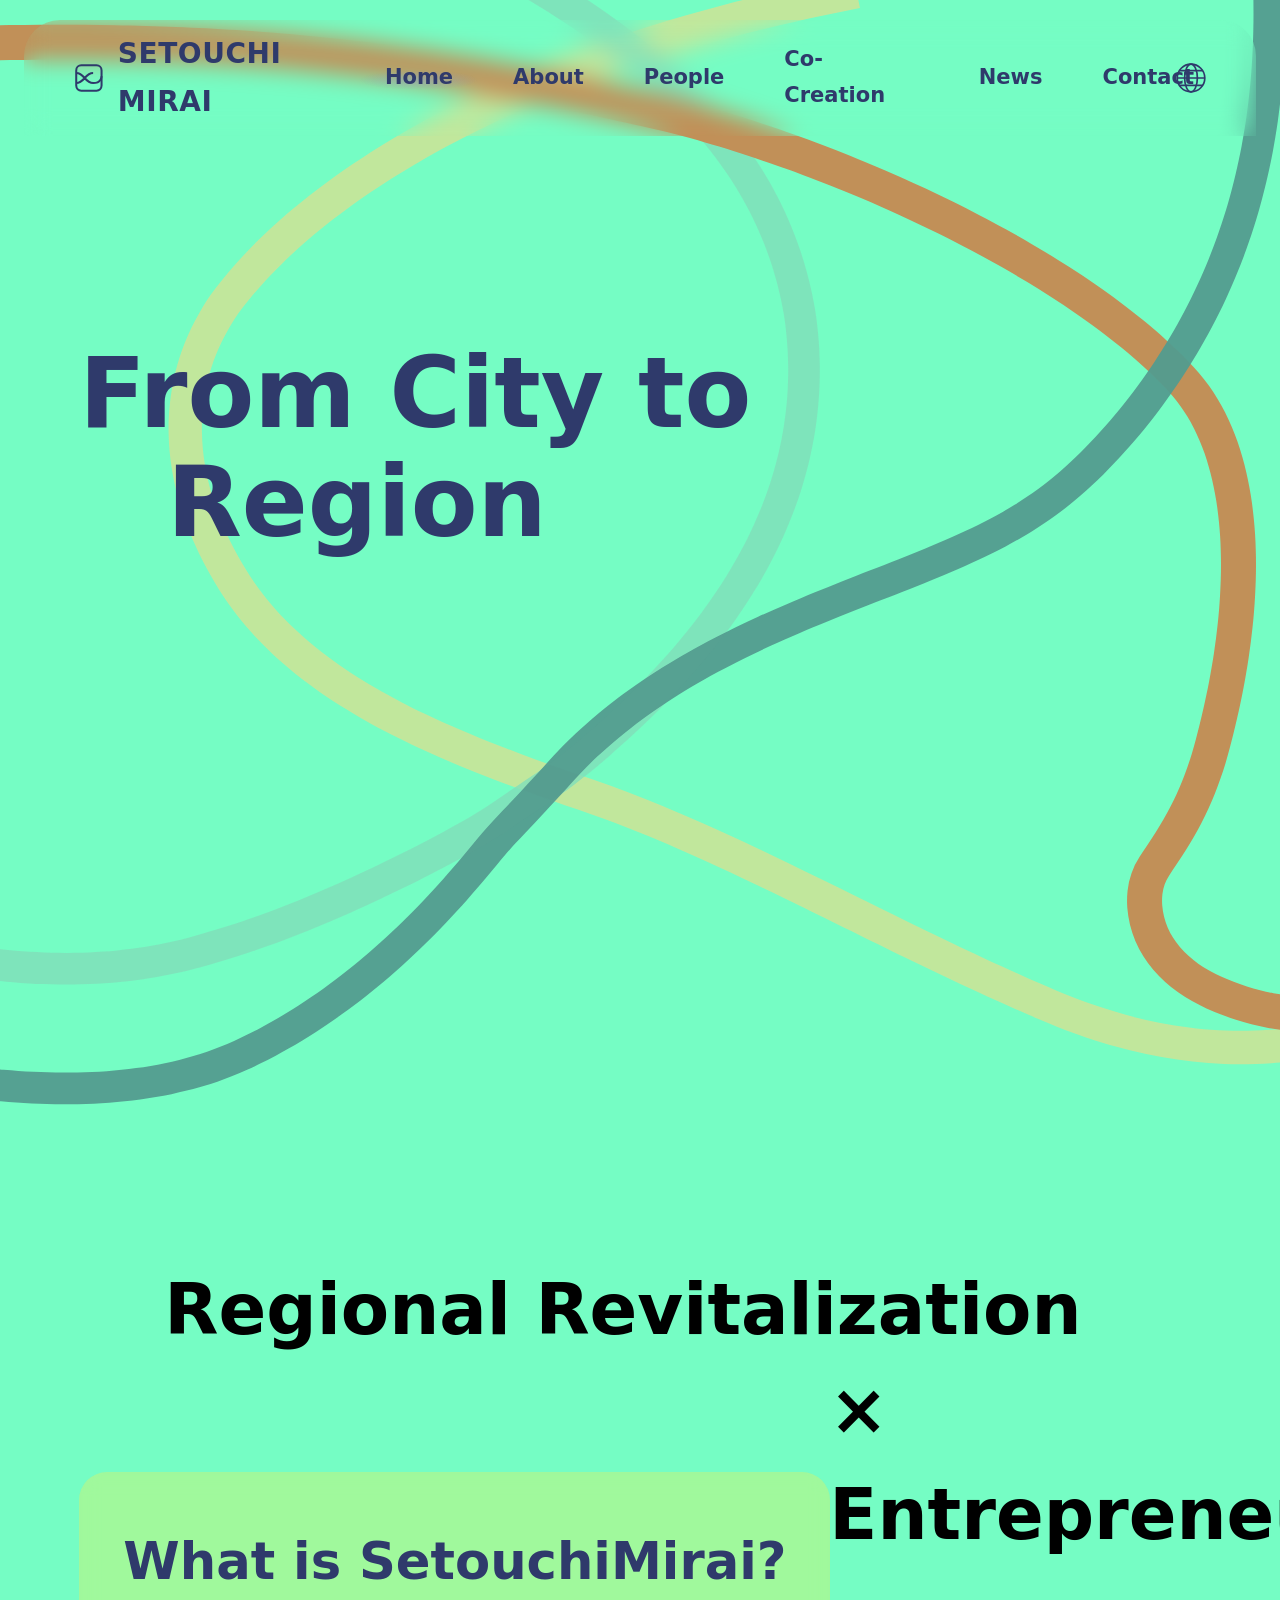
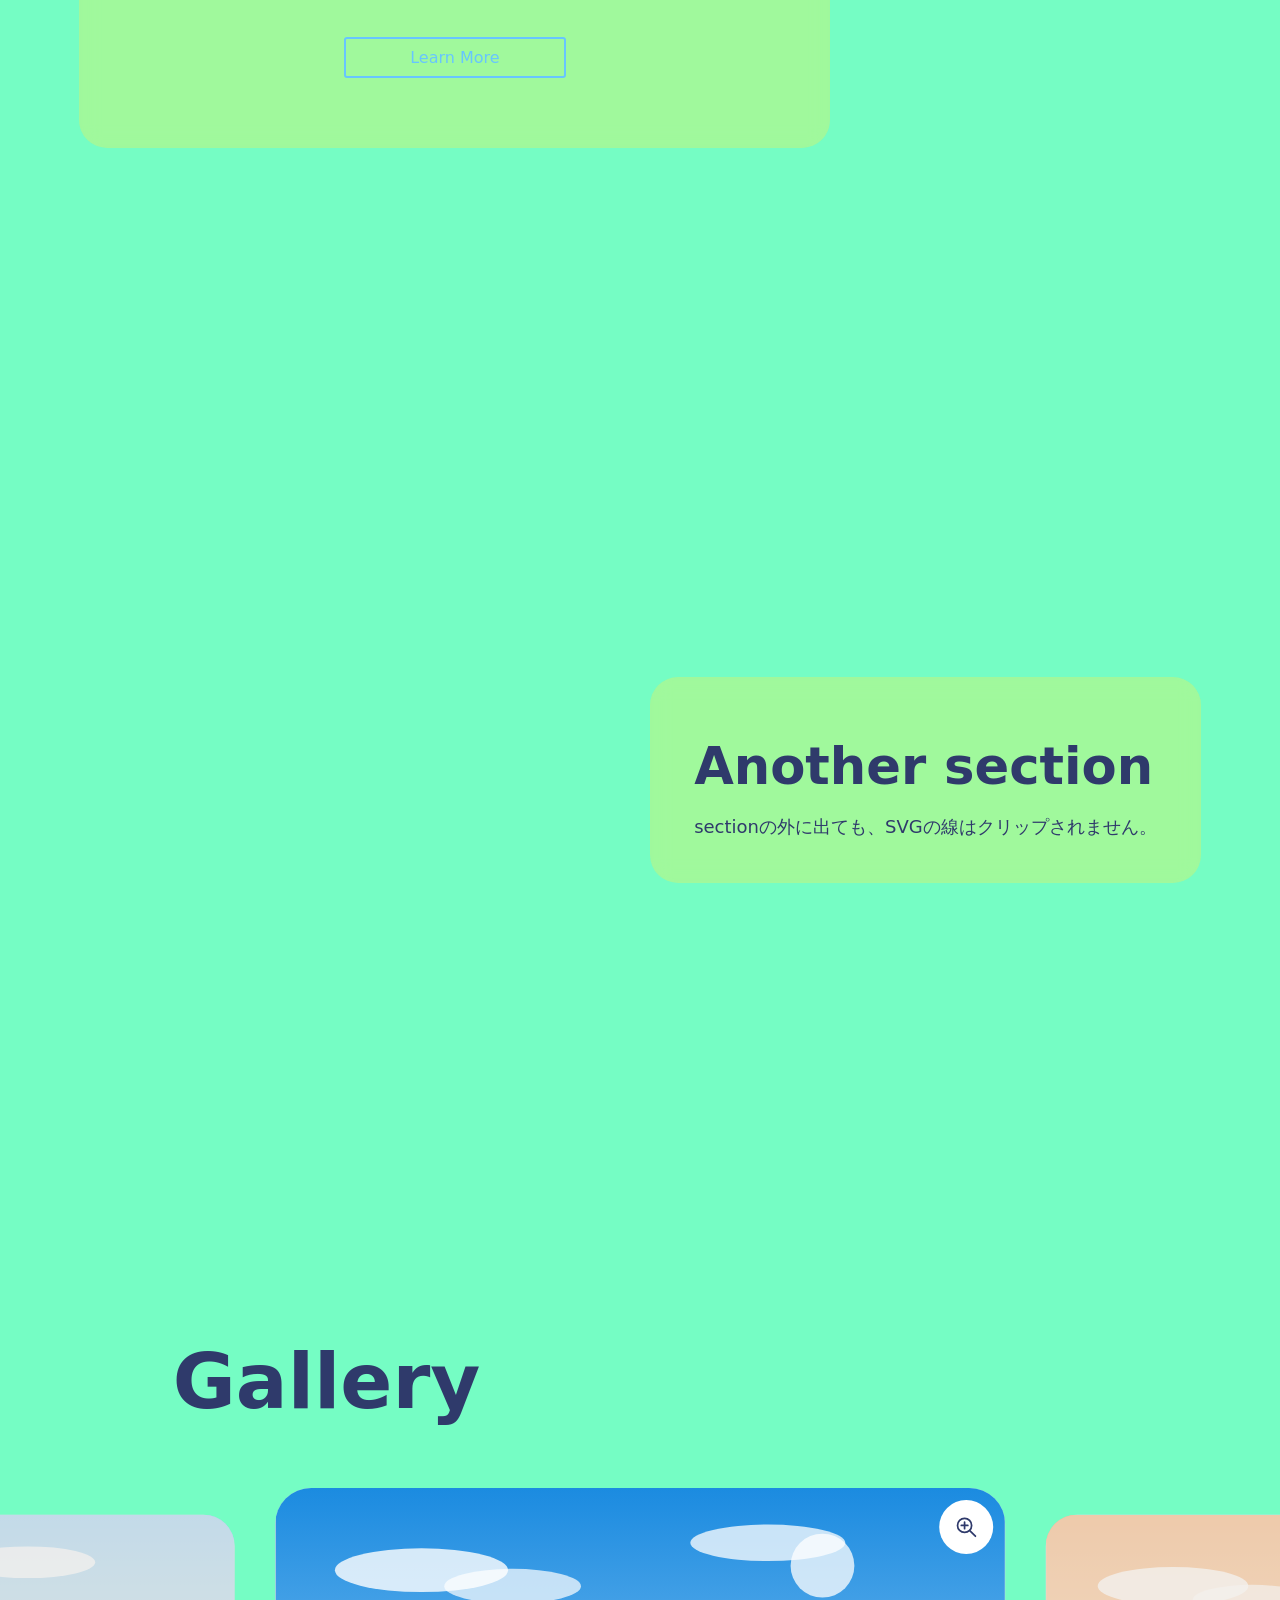
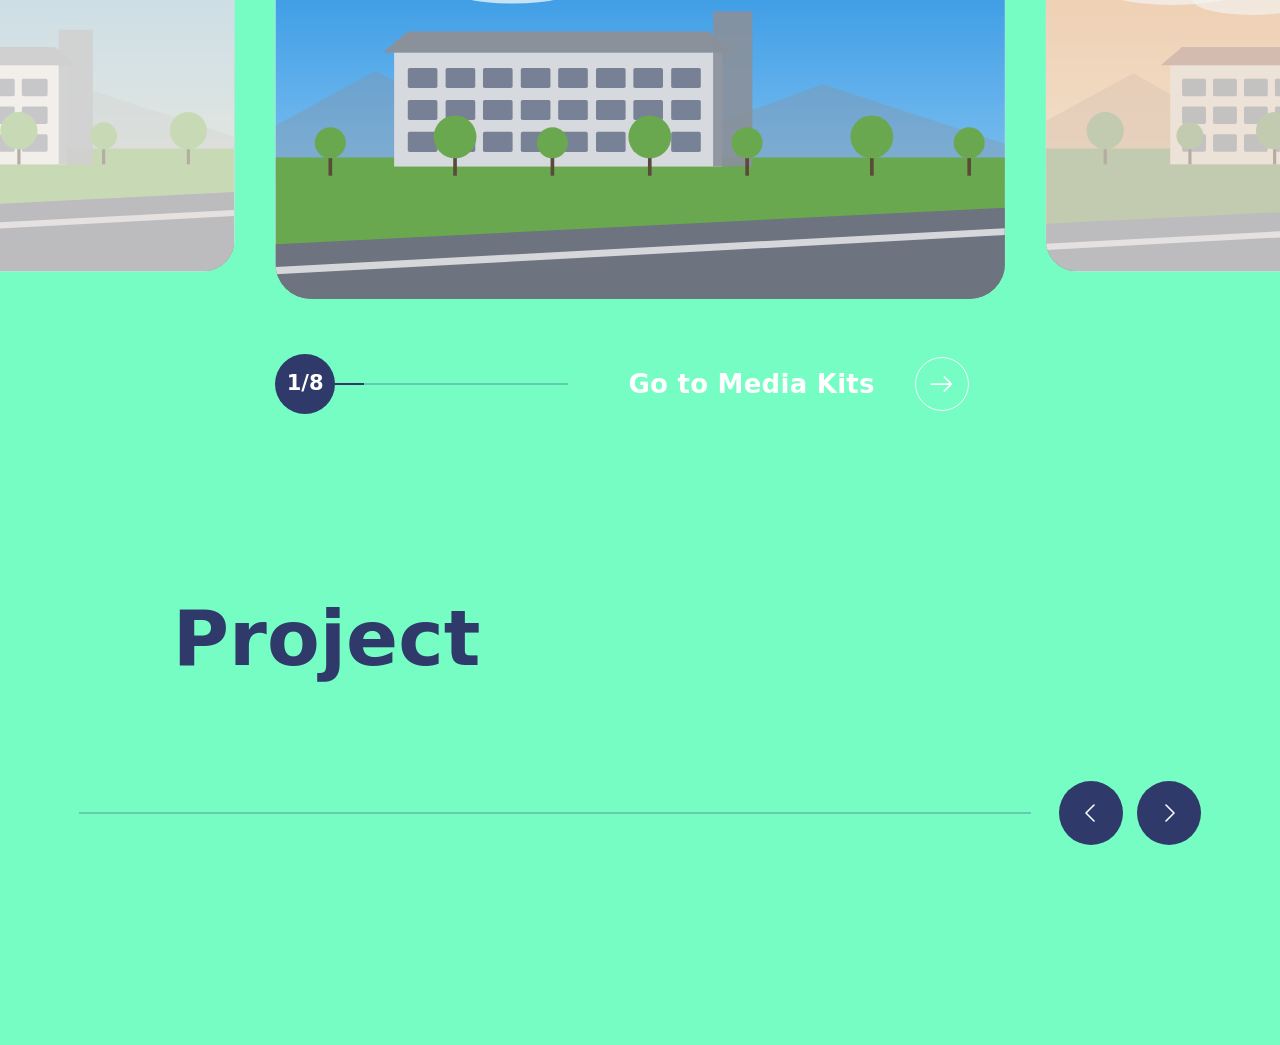
==== index_new.html @ c62389e6 "Update fmt.Println message from 'Hello' to 'Goodbye'" ====
<!DOCTYPE html>
<html lang="ja">
<head>
<meta charset="UTF-8">
<meta name="viewport" content="width=device-width, initial-scale=1">
<title>Setouchi Mirai Kaigi</title>
<style>
  :root{
    --bg:#75fdc4; --navy:#2f3a6b;
    --orange:#e2622b; --yellow:#f5d983; --mint:#86d3b6; --teal:#46737a;
    --pink: #f7cdbd; --w: 57vw; --gap:3.2vw; --step:calc(var(--w)* .935 + var(--gap));
    --ease:cubic-bezier(.22,.8,.2,1);
  }
  *{box-sizing:border-box;margin:0;padding:0}
  body{
    font-family:"Helvetica Neue","Hiragino Sans","Noto Sans JP",system-ui,sans-serif;
    background:var(--bg);color:var(--navy);line-height:1.7; overflow-x: hidden;
  }
  /* 画面の左右にはみ出した端で横スクロールが出ないようにする(縦方向には影響しない) */
  .page{overflow-x:clip}

  .hero{position:relative;min-height:100vh;overflow:visible}

  /* ★ポイント2: svg は section の高さに収めず、はみ出しを表示する(overflow:visible) */
  .ribbons{
    position:absolute;left:0;top:0;
    width:100%;height:100%;
    overflow:visible;
    z-index:0;
    pointer-events:none;
  }
  .ribbons path{fill:none;stroke-linecap:butt;stroke-linejoin:round}
  .r-orange{stroke:var(--orange);stroke-width:42}
  .r-yellow{stroke:var(--yellow);stroke-width:40;opacity:.85}
  .r-mint{stroke:var(--mint);stroke-width:38;opacity:.8}
  .r-teal{stroke:var(--teal);stroke-width:38;opacity:.95}
  .ribbons{stroke:#fff;stroke-width:46;opacity:.7}
  .ribbons path.draw{
    stroke-dasharray:1;
    stroke-dashoffset:1;
    animation:draw 2.8s cubic-bezier(.65,0,.35,1) forwards;
  }
  @keyframes draw{to{stroke-dashoffset:0}}

  .nav{
    position:absolute;left:24px;right:24px;top:20px;z-index:6;
    height:116px;
    display:flex;align-items:center;justify-content:space-between;
    padding:0 48px;
    border-radius:36px 36px 0 0;
    backdrop-filter:blur(12px);
  }
  .brand{
    display:flex;align-items:center;gap:12px;
    font-size:28px;font-weight:800;letter-spacing:.02em;
    color:var(--navy);text-decoration:none;text-transform:uppercase;
  }
  .brand svg{width:34px;height:34px}
  .menu{
    display:flex;align-items:center;gap:60px;list-style:none;
  }
  .menu a{
    position:relative;
    font-size:21px;font-weight:600;
    color:var(--navy);text-decoration:none;
    padding:6px 0;
  }
  .menu a.active::before{
    content:"";position:absolute;left:-26px;right:-26px;top:50%;
    height:20px;transform:translateY(-35%);
    background:radial-gradient(ellipse at center,rgba(130,140,220,.35),transparent 70%);
    z-index:-1;
  }
  .menu a::after{
    content:"";position:absolute;left:0;bottom:-2px;height:2px;width:0;
    background:var(--navy);transition:width .25s;
  }
  .menu a:hover::after{width:100%}
  .lang{
    background:none;border:0;cursor:pointer;color:var(--navy);
    display:grid;place-items:center;margin-left:-20px;
  }
  .lang svg{width:34px;height:34px}

  /* ---------- Responsive ---------- */
  @media (max-width:1100px){
    .menu{gap:28px}
    .menu a{font-size:17px}
    .brand{font-size:22px}
  }
  @media (max-width:760px){
    .nav{height:auto;padding:16px 20px;flex-direction:column;gap:12px;left:12px;right:12px;border-radius:28px 28px 0 0}
    .menu{flex-wrap:wrap;justify-content:center;gap:10px 22px}
    .menu a{font-size:15px}
    .lang{display:none}
    .motion{top:12px;right:12px;font-size:15px;padding:10px 14px}
    .scroll{display:none}
    .headline{top:22vh}
  }
  @media (prefers-reduced-motion:reduce){
    .ribbons g,.scroll::before{animation:none}
  }

  .headline{
    position:absolute; z-index:1;
    left:clamp(24px,6.2vw,120px);top:clamp(200px,60vh,340px);
    font-size:clamp(56px,7.6vw,110px);line-height:1.12;font-weight:700;
  }
  .headline span{display:block}
  .headline span:nth-child(2){padding-left:.9em}

  .introduction {
    position:relative; z-index:1;
    min-height:80vh;
    padding:120px clamp(24px,6.2vw,120px);
    display:flex;align-items:center;
    margin: 200px 0 0 0;
    white-space: nowrap;
    top: 150px;
    text-align: center;

  }

  .title1{
    position: absolute;
    width: 100px clamp(50px, 90px, 120px);
    height: 100px;
    line-height: 1.1;
    font-size: 5.5vw;
    top: -200px;
    left: -15px;
    padding: 0 0 0 100px;
    color: black;
  }

  .panel h3 {
    position: absolute;
    width: 100px clamp(50px, 90px, 120px);
    height: 100px;
    line-height: 1.1;
    font-size: 5.5vw;
    top: -100px;
    left: 650px;
    padding: 0 0 0 100px;
    color: black;
  }

  .title2 {
    position: absolute;
    width: 100px clamp(50px, 90px, 120px);
    height: 100px;
    line-height: 1.1;
    font-size: 5.5vw;
    top: 5px;
    left: 750px;
    white-space: nowrap;
    color: black;
  }

  .btn-flat-border {
  display: inline-block;
  padding: 0.3em 4em;
  text-decoration: none;
  color: #67c5ff;
  border: solid 2px #67c5ff;
  border-radius: 3px;
  transition: .4s;
  margin: 30px;
  }
  
  .btn-flat-border:hover,
  .btn-flat-border:focus-visible {
    background: #67c5ff;
    color: white;
  }

  .sec {
    position:relative; z-index:1;
    min-height:80vh;
    padding:120px clamp(24px,6.2vw,120px);
    display:flex;align-items:center;
    margin: 200px 0 0 0;
  .sec.right{justify-content:flex-end}
  }
  .sec.right {justify-content:flex-end}

  .panel{
    max-width:800px;padding:40px 44px;border-radius:28px;
    background:rgba(179, 247, 140, 0.7);backdrop-filter:blur(10px);
    
  }
  .panel h2{
    font-size:clamp(32px,4vw,56px);
    line-height:1.15;
    margin-top: 20px;
    margin-bottom: 16px;

  }
  .panel p{font-size:18px}

  .project{
    position:relative;z-index:1;
    --per:3;                       /* 同時に見せる枚数(JSが読み取る) */
    --pgap:32px;
    padding:40px 0 200px;
  }
  .project .title{margin-bottom:48px}
  .p-view{
    overflow:hidden;
    margin:0 6.2vw;
    padding:6px 0 10px;
    touch-action:pan-y;
  }
  .p-track{
    display:flex;gap:var(--pgap);
    transition:transform .7s var(--ease);
    will-change:transform;
  }
  .p-card{
    flex:0 0 calc((100% - var(--pgap) * (var(--per) - 1)) / var(--per));
    min-width:0;
    text-decoration:none;color:inherit;
  }
  .p-card .ph{
    aspect-ratio:4/3;border-radius:30px;overflow:hidden;
    background:#cfd3e6;
  }
  .p-card img{
    width:100%;height:100%;object-fit:cover;display:block;
    transition:transform .6s var(--ease);
    -webkit-user-drag:none;user-select:none;
  }
  .p-card:hover img{transform:scale(1.05)}
  .p-card .tag{
    display:inline-block;margin:20px 0 8px;
    padding:4px 14px;border-radius:999px;
    font-size:14px;font-weight:700;letter-spacing:.06em;
    background:rgba(242,169,59,.28);color:#8a5a10;
  }
  .p-card h3{font-size:clamp(20px,1.7vw,28px);line-height:1.35;margin-bottom:6px}
  .p-card p{font-size:16px;opacity:.85}
 
  .p-foot{
    margin:36px 6.2vw 0;
    display:flex;align-items:center;gap:28px;
  }
  .p-bar{position:relative;flex:1;height:2px;background:rgba(47,58,107,.25)}
  .p-bar i{
    position:absolute;left:0;top:0;height:100%;width:0;
    background:var(--navy);transition:width .6s var(--ease);
  }
  .p-btns{display:flex;gap:14px}
  .p-btn{
    width:64px;height:64px;border-radius:50%;border:0;
    display:grid;place-items:center;
    background:var(--navy);color:#fff;cursor:pointer;
    transition:transform .2s,opacity .3s,background .2s;
  }
  .p-btn:hover:not(:disabled){background:#3d4a85;transform:scale(1.08)}
  .p-btn:disabled{opacity:.3;cursor:default}
  .p-btn:focus-visible{outline:3px solid #7b86d8;outline-offset:3px}
  .p-btn svg{width:24px;height:24px}
  @media (max-width:1000px){.project{--per:2}}
  @media (max-width:640px){
    .project{--per:1;--pgap:20px}
    .p-view,.p-foot{margin-left:5vw;margin-right:5vw}
    .p-btn{width:52px;height:52px}
    .project .title{padding-left:10vw}
  }

  .gallery{
    position:relative;z-index:1;
    padding:200px 0 120px;
  }
  .title{
    font-size:clamp(52px,6vw,88px);
    font-weight:700;line-height:1.1;
    padding-left:13.5vw;
    margin-bottom:64px;
  }
 
  .stage{
    position:relative;
    height:calc(var(--w) * .5625);   /* 16:9 */
    overflow:hidden;
    outline:none;
  }
  .stage:focus-visible{outline:3px solid #7b86d8;outline-offset:6px}
  .track{position:absolute;inset:0}
 
  .slide{
    --pos:0; --s:.75;
    position:absolute;left:50%;top:0;
    width:var(--w);height:100%;
    border-radius:36px;overflow:hidden;
    transform:translateX(-50%) translateX(calc(var(--pos) * var(--step))) scale(var(--s));
    transition:transform .7s var(--ease), opacity .5s;
    opacity:0;pointer-events:none;
    background:#cfd3e6;
    user-select:none;
  }
  .slide img{width:100%;height:100%;object-fit:cover;display:block;-webkit-user-drag:none}
  .slide::after{                         /* 隣の写真は白くかすませる */
    content:"";position:absolute;inset:0;
    background:rgba(237,232,228,.62);
    transition:opacity .6s;
  }
  .slide.is-active{--s:1;opacity:1;pointer-events:auto}
  .slide.is-active::after{opacity:0}
  .slide.is-side{--s:.87;opacity:1;pointer-events:auto;cursor:pointer}
 
  /* 拡大ボタン */
  .zoom{
    position:absolute;top:12px;right:12px;z-index:2;
    width:54px;height:54px;border-radius:50%;
    display:grid;place-items:center;
    background:#fff;border:0;color:var(--navy);cursor:pointer;
    opacity:0;pointer-events:none;transition:opacity .3s,transform .2s;
  }
  .slide.is-active .zoom{opacity:1;pointer-events:auto}
  .zoom:hover{transform:scale(1.08)}
  .zoom svg{width:26px;height:26px}
 
  /* 前後の矢印(隣の写真の中央に重ねる) */
  .arrow{
    position:absolute;top:50%;z-index:3;
    width:72px;height:72px;border-radius:50%;
    display:grid;place-items:center;
    background:var(--navy);color:#fff;border:0;cursor:pointer;
    transform:translate(-50%,-50%);
    transition:transform .2s,background .2s;
  }
  .arrow:hover{background:#3d4a85;transform:translate(-50%,-50%) scale(1.08)}
  .arrow:focus-visible,.zoom:focus-visible,.cta:focus-visible{outline:3px solid #7b86d8;outline-offset:3px}
  .arrow svg{width:26px;height:26px}
  .arrow.prev{left:calc(50% - var(--step))}
  .arrow.next{left:calc(50% + var(--step))}
 
  /* ---------- 下段: カウンタ + ボタン ---------- */
  .foot{
    width:var(--w);margin:32px auto 0;
    display:flex;align-items:center;justify-content:space-between;gap:24px;
  }
  .counter{display:flex;align-items:center;flex:0 1 420px}
  .count{
    flex:none;
    width:60px;height:60px;border-radius:50%;
    display:grid;place-items:center;
    background:var(--navy);color:#fff;font-weight:700;font-size:21px;
    font-variant-numeric:tabular-nums;
  }
  .bar{position:relative;flex:1;height:2px;background:rgba(47,58,107,.25)}
  .bar i{
    position:absolute;left:0;top:0;height:100%;width:0;
    background:var(--navy);transition:width .6s var(--ease);
  }
 
  .cta{
    flex:none;
    display:flex;align-items:center;gap:40px;
    padding:26px 36px;border-radius:30px;
    font-size:26px;font-weight:600;letter-spacing:.01em;
    color:#fff;text-decoration:none;
    background:linear-gradient(100deg,var(--navy) 35%,var(--navy-soft));
    transition:transform .25s,box-shadow .25s;
  }
  .cta:hover{transform:translateY(-3px);box-shadow:0 14px 28px rgba(47,58,107,.25)}
  .cta .circle{
    width:54px;height:54px;border-radius:50%;
    border:1.5px solid rgba(255,255,255,.9);
    display:grid;place-items:center;
  }
  .cta .circle svg{width:28px;height:28px;transition:transform .25s}
  .cta:hover .circle svg{transform:translateX(4px)}
 
  /* ---------- ライトボックス ---------- */
  dialog{
    border:0;background:transparent;max-width:none;max-height:none;
    width:100vw;height:100vh;
    display:none;place-items:center;
  }
  dialog[open]{display:grid}
  dialog::backdrop{background:rgba(20,24,48,.82);backdrop-filter:blur(4px)}
  dialog img{max-width:92vw;max-height:86vh;border-radius:20px;box-shadow:0 20px 60px rgba(0,0,0,.4)}
  dialog .close{
    position:absolute;top:24px;right:24px;
    width:56px;height:56px;border-radius:50%;border:0;
    background:#fff;color:var(--navy);font-size:28px;cursor:pointer;
  }
</style>
</head>
<body>
<main class="page">

  <section class="hero">
    <svg class="ribbons" viewBox="0 0 1920 1080" preserveAspectRatio="xMidYMid slice" aria-hidden="true">
      <!-- 黄色: 右端まで -->
      <g>
        <path class="r-yellow" d="M1220 -10 C900 60 600 180 460 360 C380 470 400 600 470 710 C560 850 750 920 900 970
                                  C1050 1020 1250 1120 1450 1200 C1650 1280 1800 1260 2000 1170"/>
      </g>
      <!-- ミント: 左端まで -->
      <g>
        <path class="r-mint" d="M830 -20 C980 70 1120 190 1145 380 C1165 560 1080 720 900 900 C860 940 830 960 800 985
                                C770 1010 620 1110 450 1150 C300 1190 120 1160 -80 1090"/>
      </g>
      <!-- オレンジ: 右端まで -->
      <g>
        <path class="r-orange" d="M-40 62 C300 40 650 70 1000 130 C1300 190 1520 330 1620 450 C1710 560 1680 760 1640 900 C1620 970 1590 1010 1570 1040
                                  C1550 1070 1550 1160 1660 1200 C1760 1240 1880 1220 2000 1150"/>
      </g>
      <!-- ティール: 左端まで -->
      <g>
        <path class="r-teal" d="M1715 -10 C1715 150 1680 330 1560 500 C1480 610 1420 650 1300 700 C1150 760 1000 800 880 910 C850 940 820 970 790 1000
                                C760 1030 650 1180 480 1260 C330 1330 120 1300 -80 1250"/>
      </g>
    </svg>

    <header class="nav">
    <a class="brand" href="#">
      <svg viewBox="0 0 40 40" fill="none" stroke="currentColor" stroke-width="2.4" aria-hidden="true">
        <rect x="5" y="5" width="30" height="30" rx="6"/>
        <path d="M5 14c10 0 10 12 20 12s10-8 10-8M5 26c10 0 10-12 20-12"/>
      </svg>
      Setouchi Mirai 
    </a>
    <nav aria-label="メインメニュー">
      <ul class="menu">
        <li><a class="active" href="#">Home</a></li>
        <li><a href="#">About</a></li>
        <li><a href="#">People</a></li>
        <li><a href="#">Co-Creation</a></li>
        <li><a href="#">News</a></li>
        <li><a href="#">Contact</a></li>
      </ul>
    </nav>
    <button class="lang" aria-label="言語を切り替え">
      <svg viewBox="0 0 32 32" fill="none" stroke="currentColor" stroke-width="1.6">
        <circle cx="16" cy="16" r="13"/>
        <ellipse cx="16" cy="16" rx="6" ry="13"/>
        <path d="M3 16h26M5 9h22M5 23h22"/>
      </svg>
    </button>
  </header>

    <h1 class="headline"><span>From City to </span><span>Region</span></h1>
  </section>

  <section class="introduction">
    <div class="panel">
        <h1 class="title1">Regional Revitalization</h1>
        <h2>What is SetouchiMirai?</h2>
        <h3 id="uni">×</h3>
        <h1 class="title2"> Entrepreneurship</h1>
        <a href="#" class="btn-flat-border">Learn More</a>
    </div>
  </section>

  <section class="sec right">
    <div class="panel">
      <h2>Another section</h2>
      <p>sectionの外に出ても、SVGの線はクリップされません。</p>
    </div>
  </section>

  <section class="gallery">
    <h2 class="title">Gallery</h2>
  
    <div class="stage" id="stage" tabindex="0" role="region" aria-roledescription="carousel" aria-label="Gallery">
      <div class="track" id="track"></div>
  
      <button class="arrow prev" id="prev" aria-label="前の写真">
        <svg viewBox="0 0 24 24" fill="none" stroke="currentColor" stroke-width="1.6" stroke-linecap="round" stroke-linejoin="round"><path d="M15 4 7 12l8 8"/></svg>
      </button>
      <button class="arrow next" id="next" aria-label="次の写真">
        <svg viewBox="0 0 24 24" fill="none" stroke="currentColor" stroke-width="1.6" stroke-linecap="round" stroke-linejoin="round"><path d="m9 4 8 8-8 8"/></svg>
      </button>
    </div>
  
    <div class="foot">
      <div class="counter" aria-live="polite">
        <span class="count" id="count">1/8</span>
        <span class="bar"><i id="fill"></i></span>
      </div>
      <a class="cta" href="#">
        Go to Media Kits
        <span class="circle">
          <svg viewBox="0 0 24 24" fill="none" stroke="currentColor" stroke-width="1.5" stroke-linecap="round" stroke-linejoin="round"><path d="M3 12h17M14 6l6 6-6 6"/></svg>
        </span>
      </a>
    </div>
    </section>
</div>

<section class="project" id="project" aria-roledescription="carousel" aria-label="Project">
  <h2 class="title">Project</h2>
  <div class="p-view" id="pView">
    <div class="p-track" id="pTrack"></div>
  </div>
  <div class="p-foot">
    <div class="p-bar"><i id="pFill"></i></div>
    <div class="p-btns">
      <button class="p-btn" id="pPrev" aria-label="前のプロジェクト">
        <svg viewBox="0 0 24 24" fill="none" stroke="currentColor" stroke-width="1.6" stroke-linecap="round" stroke-linejoin="round"><path d="M15 4 7 12l8 8"/></svg>
      </button>
      <button class="p-btn" id="pNext" aria-label="次のプロジェクト">
        <svg viewBox="0 0 24 24" fill="none" stroke="currentColor" stroke-width="1.6" stroke-linecap="round" stroke-linejoin="round"><path d="m9 4 8 8-8 8"/></svg>
      </button>
    </div>
  </div>
</section>
 
<dialog id="lightbox" aria-label="拡大表示">
  <button class="close" id="close" aria-label="閉じる">×</button>
  <img id="lbImg" alt="">
</dialog>

</main>
<script>
  (() => {
    /* 線のアニメーション
       1) 読み込み時に、線が始点から画面端まで描かれていく
       2) その後は、線に沿って波がゆっくり流れるように揺れ続ける
          (両端は揺らさないので、画面端まで届いたまま途切れない) */
    const reduce = matchMedia('(prefers-reduced-motion: reduce)').matches;
    const paths = [...document.querySelectorAll('.ribbons path')];
   
    const items = paths.map((p, i) => {
      const len = p.getTotalLength();
      const n = Math.max(12, Math.round(len / 18));       // 約18pxごとに点を取る
      const base = [];
      for (let k = 0; k <= n; k++){
        const pt = p.getPointAtLength(len * k / n);
        base.push([pt.x, pt.y]);
      }
      // 各点の法線(線に垂直な向き)
      const nor = base.map((_, k) => {
        const a = base[Math.max(0, k - 1)], c = base[Math.min(n, k + 1)];
        const dx = c[0] - a[0], dy = c[1] - a[1], l = Math.hypot(dx, dy) || 1;
        return [-dy / l, dx / l];
      });
      const white = p.classList.contains('r-white');
      return { p, n, base, nor,
               amp: white ? 22 : 16,                      // 揺れの大きさ(px)
               phase: i * 1.3,
               speed: white ? 0.5 : 0.7 + (i % 3) * 0.12 };
    });
   
    // 描画アニメーション(順番に少しずつ遅らせる)
    if (!reduce){
      items.forEach((it, i) => {
        it.p.setAttribute('pathLength', '1');
        it.p.style.animationDelay = (i * 0.18) + 's';
        it.p.classList.add('draw');
        it.p.addEventListener('animationend', () => it.p.classList.remove('draw'), { once: true });
      });
    }
   
    function render(t){
      for (const { p, n, base, nor, amp, phase, speed } of items){
        const pts = [];
        for (let k = 0; k <= n; k++){
          const s = k / n, env = Math.sin(Math.PI * s);   // 両端は0、中央ほど大きく揺れる
          const o = (Math.sin(t * speed + s * 7 + phase) * amp
                   + Math.sin(t * speed * 1.7 + s * 13 + phase * 2) * amp * 0.35) * env;
          pts.push([base[k][0] + nor[k][0] * o, base[k][1] + nor[k][1] * o]);
        }
        let d = `M${pts[0][0].toFixed(1)} ${pts[0][1].toFixed(1)}`;
        for (let k = 1; k < n; k++){
          const mx = (pts[k][0] + pts[k + 1][0]) / 2, my = (pts[k][1] + pts[k + 1][1]) / 2;
          d += ` Q${pts[k][0].toFixed(1)} ${pts[k][1].toFixed(1)} ${mx.toFixed(1)} ${my.toFixed(1)}`;
        }
        d += ` L${pts[n][0].toFixed(1)} ${pts[n][1].toFixed(1)}`;
        p.setAttribute('d', d);
      }
    }
   
    if (reduce) return;                                   // 動きを減らす設定のときは静止
    const t0 = performance.now();
    (function loop(now){
      render((now - t0) / 1000);
      requestAnimationFrame(loop);
    })(t0);

    const photos = [
    { alt:'Main hall under a bright sky' },
    { alt:'Garden walkway at sunset' },
    { alt:'Residential terrace at dusk' },
    { alt:'Courtyard with young trees' },
    { alt:'Workshop building in warm light' },
    { alt:'Quiet street on a cloudy day' },
    { alt:'Plaza after dark' },
    { alt:'Spring morning by the studio' },
    ];
 
    /* ---- ダミー画像(SVG)を生成 ---- */
    const palettes = [
      ['#1b8be0','#a6d4f6','#d6d9dd','#8a919b','#6aa84f'],
      ['#f09a50','#fbe3b8','#ecd9c4','#a8745a','#7c9a5a'],
      ['#37468a','#9ca7da','#cdd2e6','#5f6aa0','#4d7a6a'],
      ['#5ec8b4','#d6f3ea','#eef1ee','#8fa6a0','#78b36b'],
      ['#e5775a','#f9d6bc','#f1e1d2','#b0675a','#8aa860'],
      ['#7e94a8','#dde5ec','#e4e7ea','#7d8793','#7fa07a'],
      ['#1f2a55','#5a669f','#aab2d4','#49527f','#35564a'],
      ['#7ec4f2','#f6f1d1','#fbfbf8','#a3aab3','#8cc36a'],
    ];
    function scene(i){
      const [sky1,sky2,wall,roof,grass] = palettes[i % palettes.length];
      const bx = 260 + (i*53)%260, bw = 720 + (i*41)%200, by = 360 + (i%3)*20, bh = 250;
      let windows='';
      const cols = 8 + i%3, rows = 3;
      for (let r=0;r<rows;r++) for (let c=0;c<cols;c++){
        const x = bx+30 + c*((bw-60)/cols), y = by+34 + r*70;
        windows += `<rect x="${x.toFixed(0)}" y="${y}" width="${((bw-60)/cols-18).toFixed(0)}" height="44" rx="4" fill="#2b3a5c" opacity=".55"/>`;
      }
      let trees='';
      for (let t=0;t<7;t++){
        const x = 120 + t*(1360/6) + ((i*29+t*47)%60);
        const s = 34 + ((i+t)*13)%26;
        trees += `<rect x="${x-4}" y="${600-s}" width="8" height="${s+30}" fill="#5a4a3a"/><circle cx="${x}" cy="${600-s-8}" r="${s}" fill="${grass}"/>`;
      }
      const svg = `<svg xmlns="http://www.w3.org/2000/svg" viewBox="0 0 1600 900">
        <defs><linearGradient id="g" x1="0" y1="0" x2="0" y2="1"><stop offset="0" stop-color="${sky1}"/><stop offset="1" stop-color="${sky2}"/></linearGradient></defs>
        <rect width="1600" height="900" fill="url(#g)"/>
        <circle cx="${1200-i*40}" cy="${170+(i%4)*20}" r="70" fill="#fff" opacity=".75"/>
        <ellipse cx="320" cy="180" rx="190" ry="48" fill="#fff" opacity=".8"/>
        <ellipse cx="520" cy="215" rx="150" ry="38" fill="#fff" opacity=".7"/>
        <ellipse cx="1080" cy="120" rx="170" ry="40" fill="#fff" opacity=".75"/>
        <polygon points="0,520 220,400 430,520 640,420 900,540 1200,430 1600,560 1600,640 0,640" fill="${roof}" opacity=".35"/>
        <rect y="590" width="1600" height="310" fill="${grass}"/>
        <polygon points="0,900 0,780 1600,700 1600,900" fill="#6d7480"/>
        <polygon points="0,830 1600,745 1600,760 0,846" fill="#f1f1f1" opacity=".8"/>
        <rect x="${bx}" y="${by}" width="${bw}" height="${bh}" fill="${wall}"/>
        <polygon points="${bx-24},${by} ${bx+bw+24},${by} ${bx+bw-30},${by-46} ${bx+30},${by-46}" fill="${roof}"/>
        ${windows}
        <rect x="${bx+bw-20}" y="${by-90}" width="86" height="${bh+90}" fill="${roof}" opacity=".9"/>
        ${trees}
      </svg>`;
      return 'data:image/svg+xml;utf8,' + encodeURIComponent(svg);
    }
   
    /* ---- DOM生成 ---- */
    const track = document.getElementById('track');
    const stage = document.getElementById('stage');
    const count = document.getElementById('count');
    const fill  = document.getElementById('fill');
    const n = photos.length;
    let cur = 0;
   
    const zoomIcon = '<svg viewBox="0 0 24 24" fill="none" stroke="currentColor" stroke-width="1.6" stroke-linecap="round"><circle cx="10.5" cy="10.5" r="6.5"/><path d="m15.5 15.5 5 5M10.5 7.5v6M7.5 10.5h6"/></svg>';
   
    const slides = photos.map((p, i) => {
      const el = document.createElement('div');
      el.className = 'slide';
      el.setAttribute('role', 'group');
      el.setAttribute('aria-roledescription', 'slide');
      el.setAttribute('aria-label', `${i+1} / ${n}`);
      const img = document.createElement('img');
      img.src = p.src || scene(i);
      img.alt = p.alt;
      img.draggable = false;
      img.loading = 'lazy';
      const zoom = document.createElement('button');
      zoom.className = 'zoom';
      zoom.setAttribute('aria-label', '拡大して見る');
      zoom.innerHTML = zoomIcon;
      zoom.addEventListener('click', e => { e.stopPropagation(); openLightbox(i); });
      el.append(img, zoom);
      el.addEventListener('click', () => {
        if (dragged) return;
        if (el.classList.contains('is-side')) go(i);   // 隣の写真をクリックでそこへ移動
      });
      track.appendChild(el);
      return el;
    });
   
    /* ---- 表示更新 ---- */
    function layout(){
      slides.forEach((el, i) => {
        let d = i - cur;
        if (d >  n/2) d -= n;
        if (d <= -n/2) d += n;
        el.style.setProperty('--pos', d);
        el.classList.toggle('is-active', d === 0);
        el.classList.toggle('is-side', Math.abs(d) === 1);
        el.setAttribute('aria-hidden', d === 0 ? 'false' : 'true');
        el.style.zIndex = d === 0 ? 2 : 1;
        el.querySelector('.zoom').tabIndex = d === 0 ? 0 : -1;
      });
      count.textContent = `${cur+1}/${n}`;
      fill.style.width = ((cur+1)/n*100) + '%';
    }
    function go(i){ cur = ((i % n) + n) % n; layout(); }
    const next = () => go(cur + 1);
    const prev = () => go(cur - 1);
   
    document.getElementById('next').addEventListener('click', next);
    document.getElementById('prev').addEventListener('click', prev);
    stage.addEventListener('keydown', e => {
      if (e.key === 'ArrowRight') { next(); e.preventDefault(); }
      if (e.key === 'ArrowLeft')  { prev(); e.preventDefault(); }
    });
   
    /* ---- ドラッグ / スワイプ ---- */
    let startX = null, dragged = false;
    stage.addEventListener('pointerdown', e => {
      if (e.target.closest('button')) return;
      startX = e.clientX; dragged = false;
    });
    window.addEventListener('pointermove', e => {
      if (startX !== null && Math.abs(e.clientX - startX) > 8) dragged = true;
    });
    window.addEventListener('pointerup', e => {
      if (startX === null) return;
      const dx = e.clientX - startX;
      if (Math.abs(dx) > 50) (dx < 0 ? next : prev)();
      startX = null;
      setTimeout(() => dragged = false, 0);
    });
   
    /* ---- ライトボックス ---- */
    const lb = document.getElementById('lightbox');
    const lbImg = document.getElementById('lbImg');
    function openLightbox(i){
      lbImg.src = slides[i].querySelector('img').src;
      lbImg.alt = photos[i].alt;
      lb.showModal();
    }
    document.getElementById('close').addEventListener('click', () => lb.close());
    lb.addEventListener('click', e => { if (e.target === lb) lb.close(); });
   
    layout();
  })();
</script>
</body>
</html>
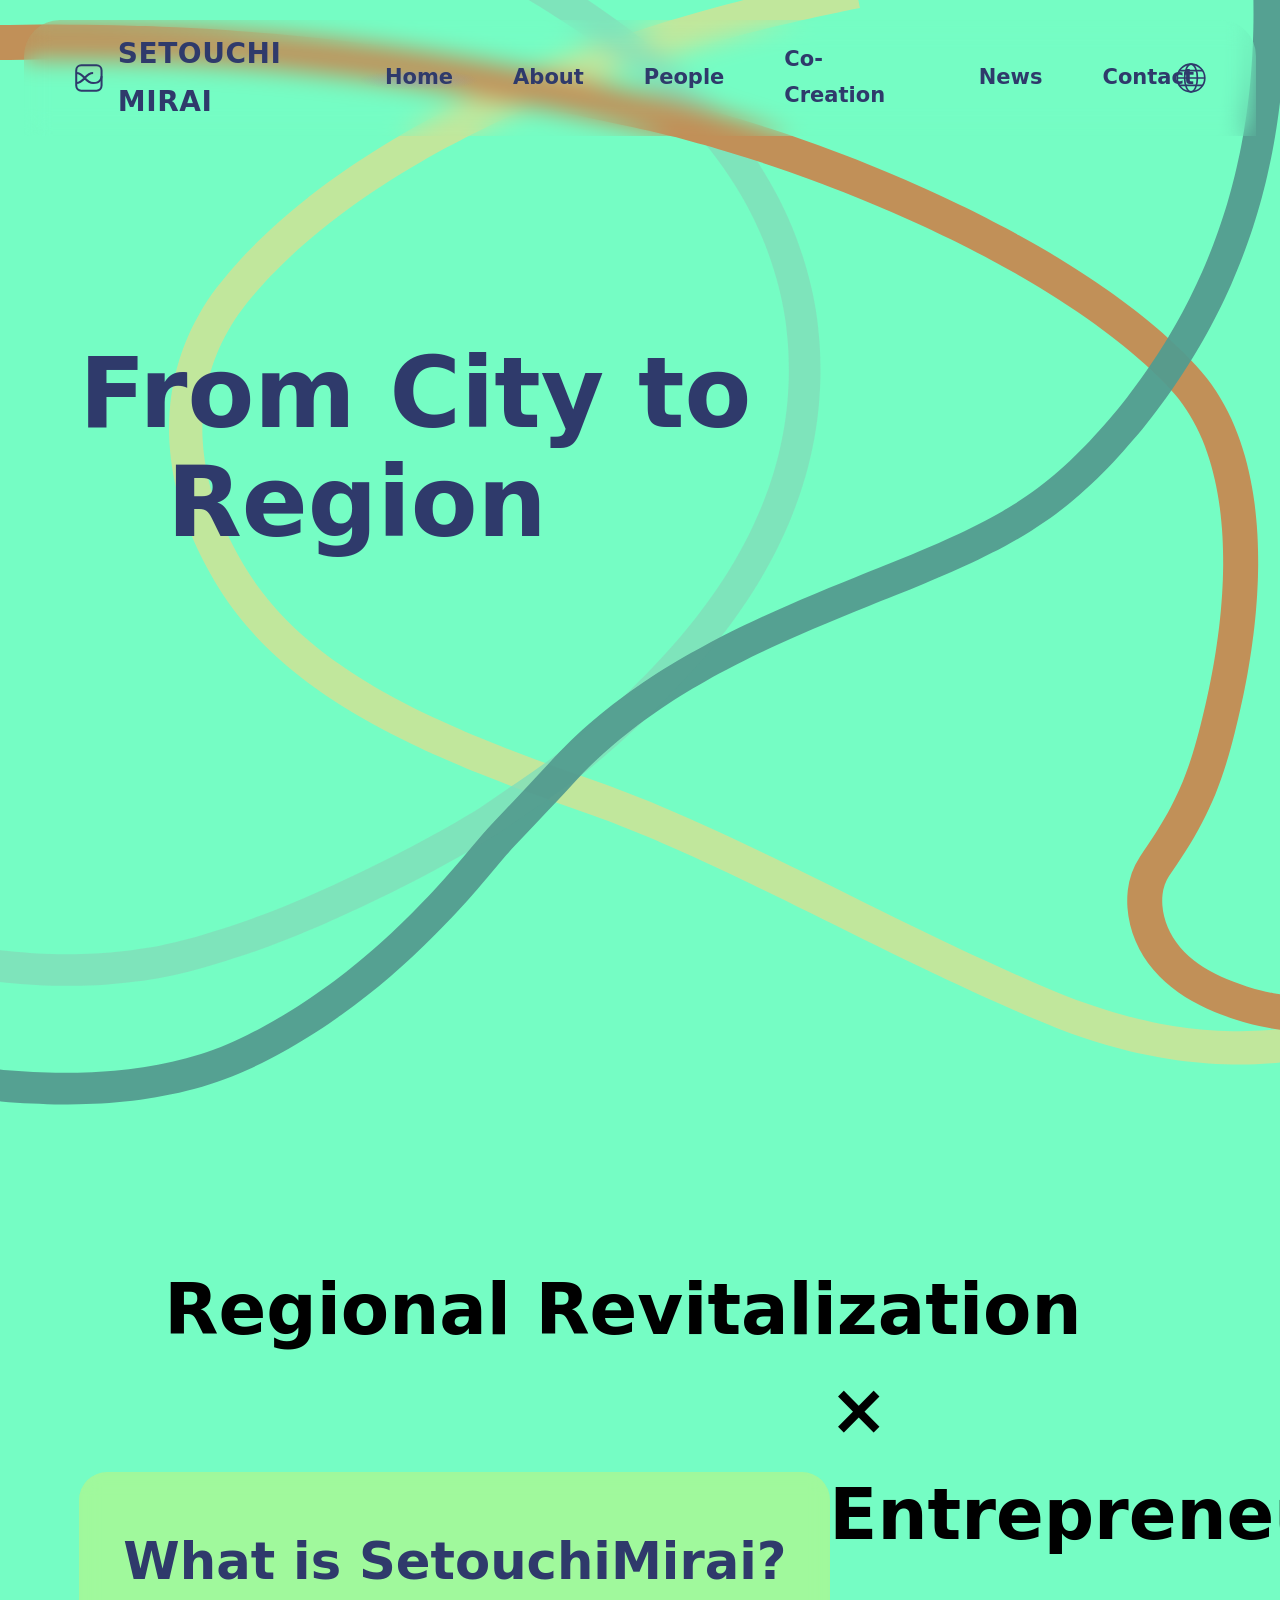
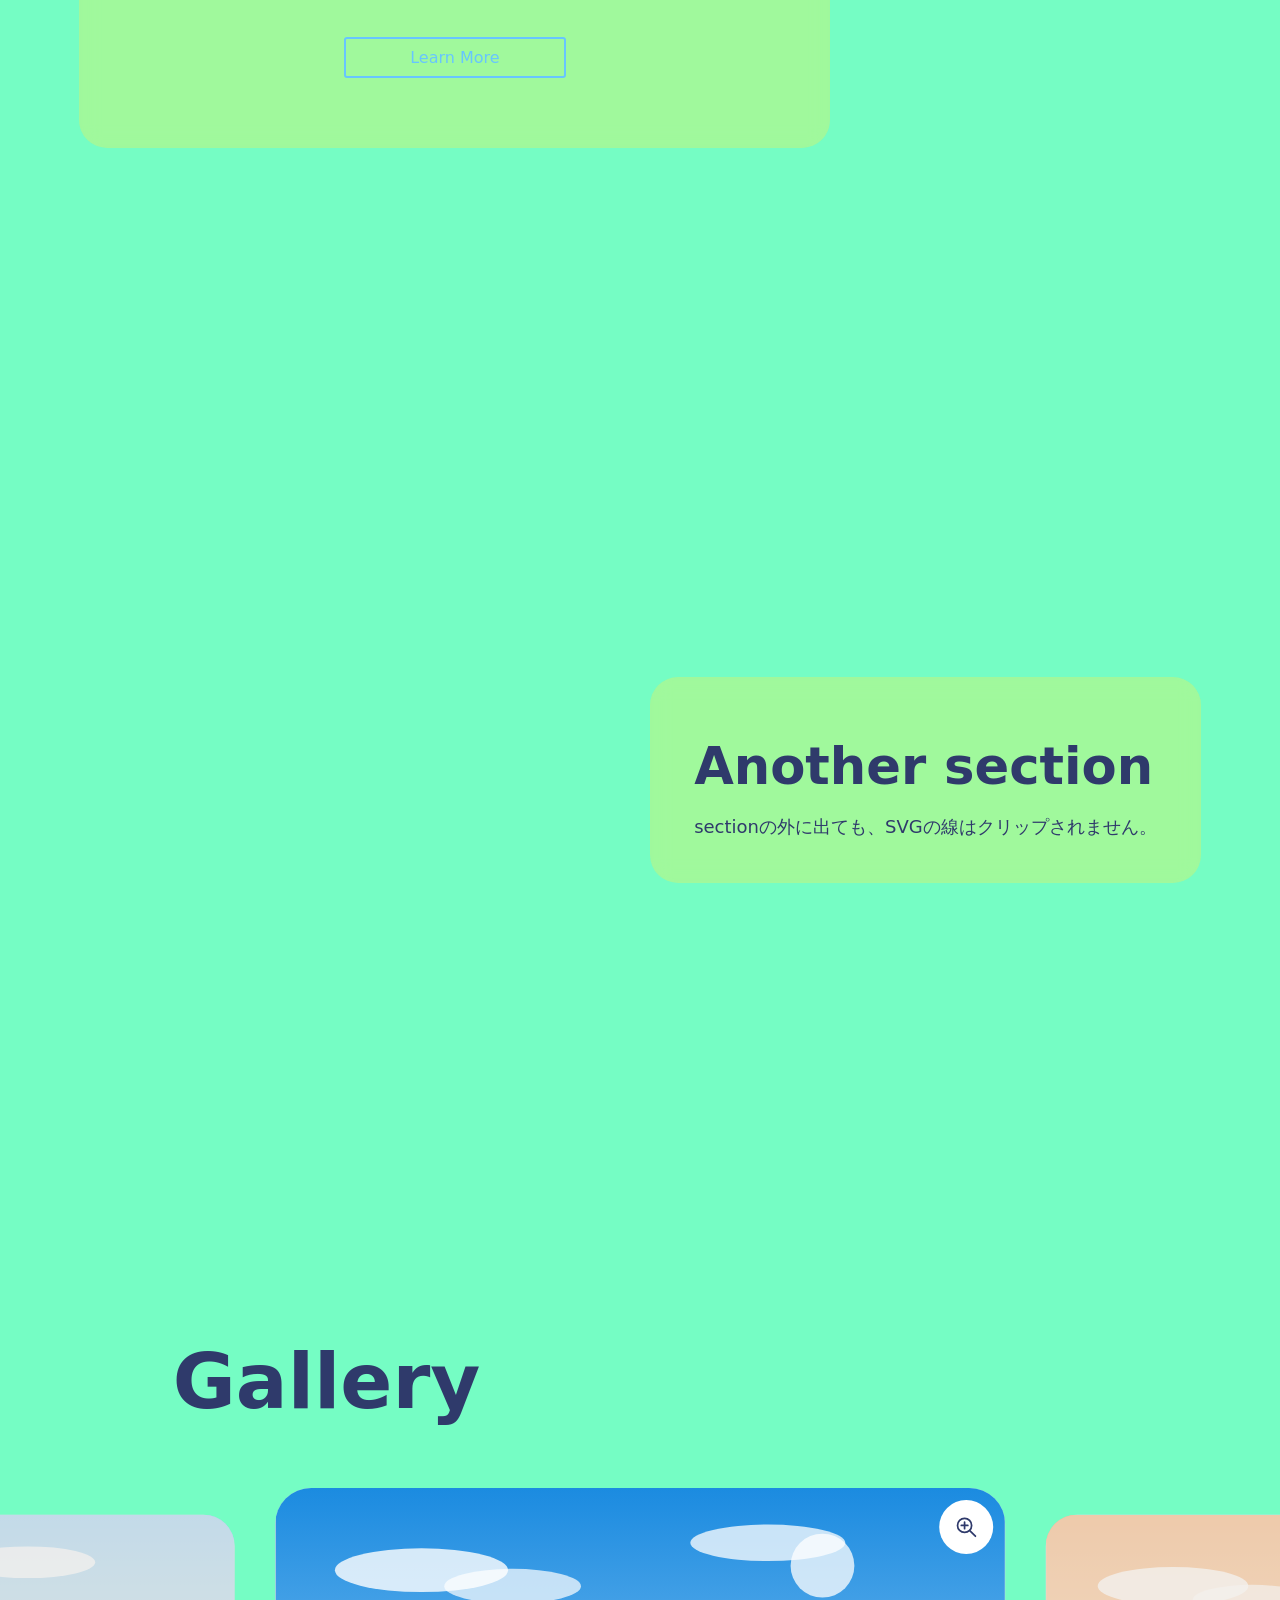
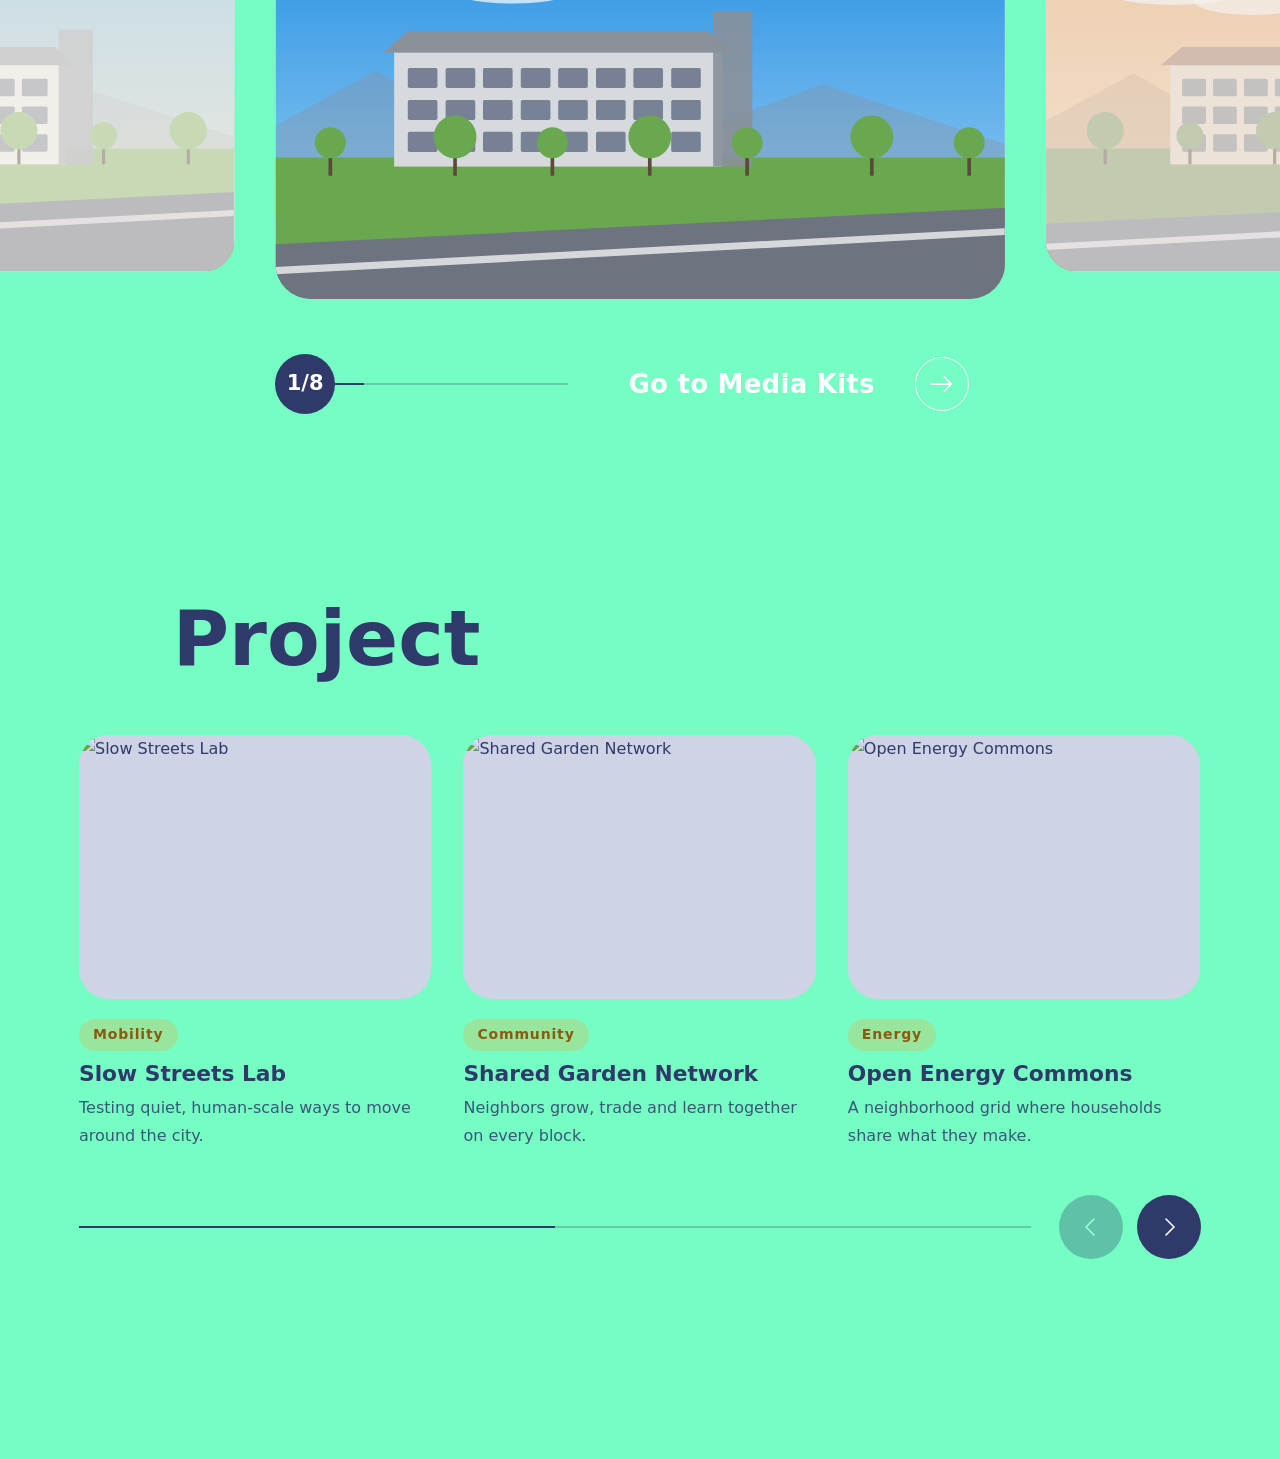
==== commit cf624a03: "Proejct" ====
--- a/index_new.html
+++ b/index_new.html
@@ -732,5 +732,88 @@
     layout();
   })();
 </script>
+<script>
+  (() => {
+  /* =====================================================
+     Project: 3枚を横に並べ、横にずらして切り替えるスライダー
+     ★ 自分の画像を使うときは src を指定してください。
+     ===================================================== */
+  const projects = [
+    { tag:'Mobility',  title:'Slow Streets Lab',        text:'Testing quiet, human-scale ways to move around the city.' },
+    { tag:'Community', title:'Shared Garden Network',   text:'Neighbors grow, trade and learn together on every block.' },
+    { tag:'Energy',    title:'Open Energy Commons',     text:'A neighborhood grid where households share what they make.' },
+    { tag:'Care',      title:'Check-in Circles',        text:'Light-touch support that keeps people connected.' },
+    { tag:'Culture',   title:'Pop-up Makers Market',    text:'Local makers and visitors meet in ever-changing spaces.' },
+    { tag:'Sensing',   title:'Listening Walks',         text:'Residents map sound, light and comfort along familiar routes.' },
+  ];
+ 
+  const view  = document.getElementById('pView');
+  const track = document.getElementById('pTrack');
+  const fill  = document.getElementById('pFill');
+  const prevB = document.getElementById('pPrev');
+  const nextB = document.getElementById('pNext');
+  const root  = document.getElementById('project');
+  const n = projects.length;
+  let idx = 0;
+ 
+  projects.forEach((p, i) => {
+    const a = document.createElement('a');
+    a.className = 'p-card';
+    a.href = '#';
+    a.draggable = false;
+    a.innerHTML = `
+      <div class="ph"><img alt="" draggable="false" loading="lazy"></div>
+      <span class="tag"></span>
+      <h3></h3>
+      <p></p>`;
+    a.querySelector('img').src = p.src || (window.scene ? window.scene(i + 3) : '');
+    a.querySelector('img').alt = p.title;
+    a.querySelector('.tag').textContent = p.tag;
+    a.querySelector('h3').textContent = p.title;
+    a.querySelector('p').textContent = p.text;
+    a.addEventListener('click', e => { if (dragged) e.preventDefault(); });
+    track.appendChild(a);
+  });
+ 
+  const perView = () => parseInt(getComputedStyle(root).getPropertyValue('--per'), 10) || 3;
+  const maxIdx  = () => Math.max(0, n - perView());
+ 
+  function update(){
+    idx = Math.min(Math.max(idx, 0), maxIdx());
+    const card = track.children[0];
+    const gap  = parseFloat(getComputedStyle(track).columnGap) || 0;
+    const step = card.getBoundingClientRect().width + gap;
+    track.style.transform = `translateX(${-idx * step}px)`;   // 1枚分ずつ横にずらす
+    prevB.disabled = idx === 0;
+    nextB.disabled = idx >= maxIdx();
+    // 進捗: 表示中の右端が全体のどこまで進んだか
+    fill.style.width = ((idx + perView()) / n * 100) + '%';
+    [...track.children].forEach((c, i) => {
+      const visible = i >= idx && i < idx + perView();
+      c.tabIndex = visible ? 0 : -1;
+      c.setAttribute('aria-hidden', visible ? 'false' : 'true');
+    });
+  }
+  prevB.addEventListener('click', () => { idx--; update(); });
+  nextB.addEventListener('click', () => { idx++; update(); });
+  addEventListener('resize', update);
+ 
+  /* ---- ドラッグ / スワイプで1枚ずらす ---- */
+  let sx = null, dragged = false;
+  view.addEventListener('pointerdown', e => { sx = e.clientX; dragged = false; });
+  addEventListener('pointermove', e => {
+    if (sx !== null && Math.abs(e.clientX - sx) > 8) dragged = true;
+  });
+  addEventListener('pointerup', e => {
+    if (sx === null) return;
+    const dx = e.clientX - sx;
+    if (Math.abs(dx) > 50){ idx += dx < 0 ? 1 : -1; update(); }
+    sx = null;
+    setTimeout(() => dragged = false, 0);
+  });
+ 
+  update();
+})();
+</script>
 </body>
 </html>
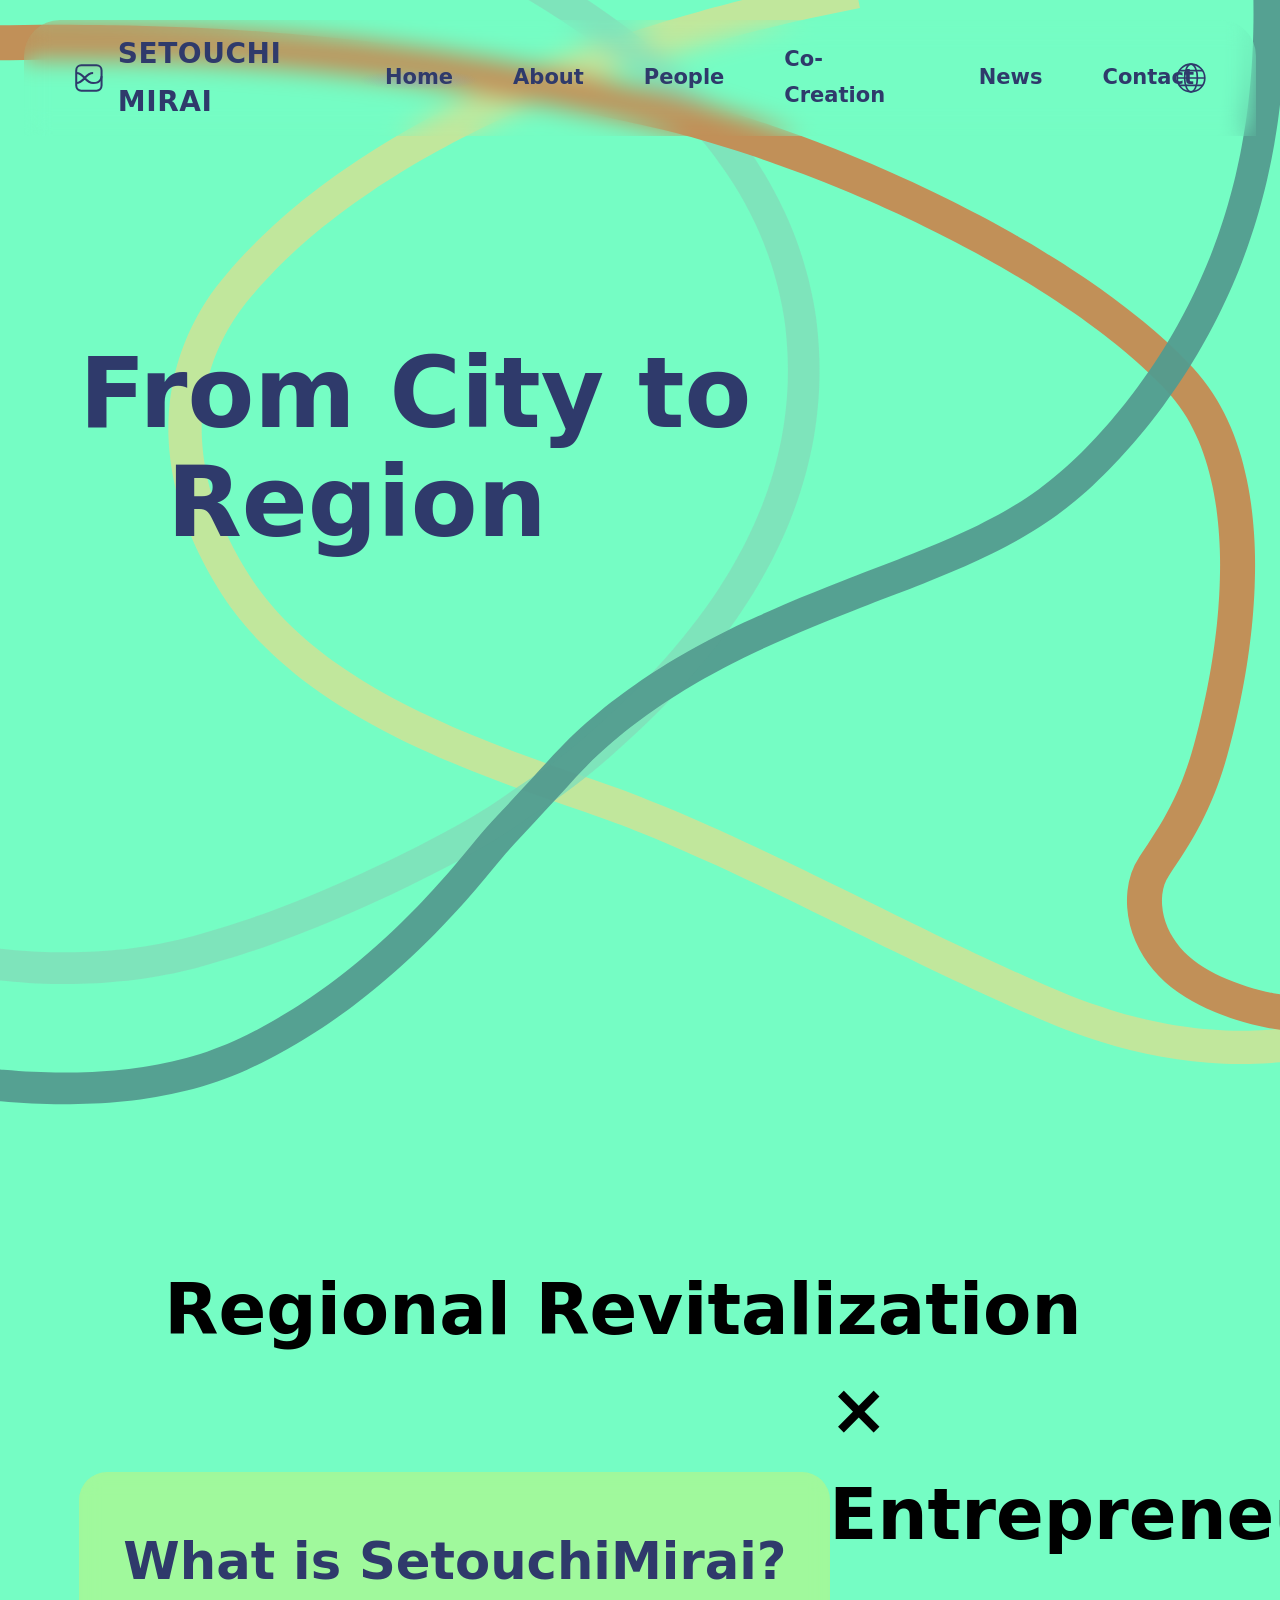
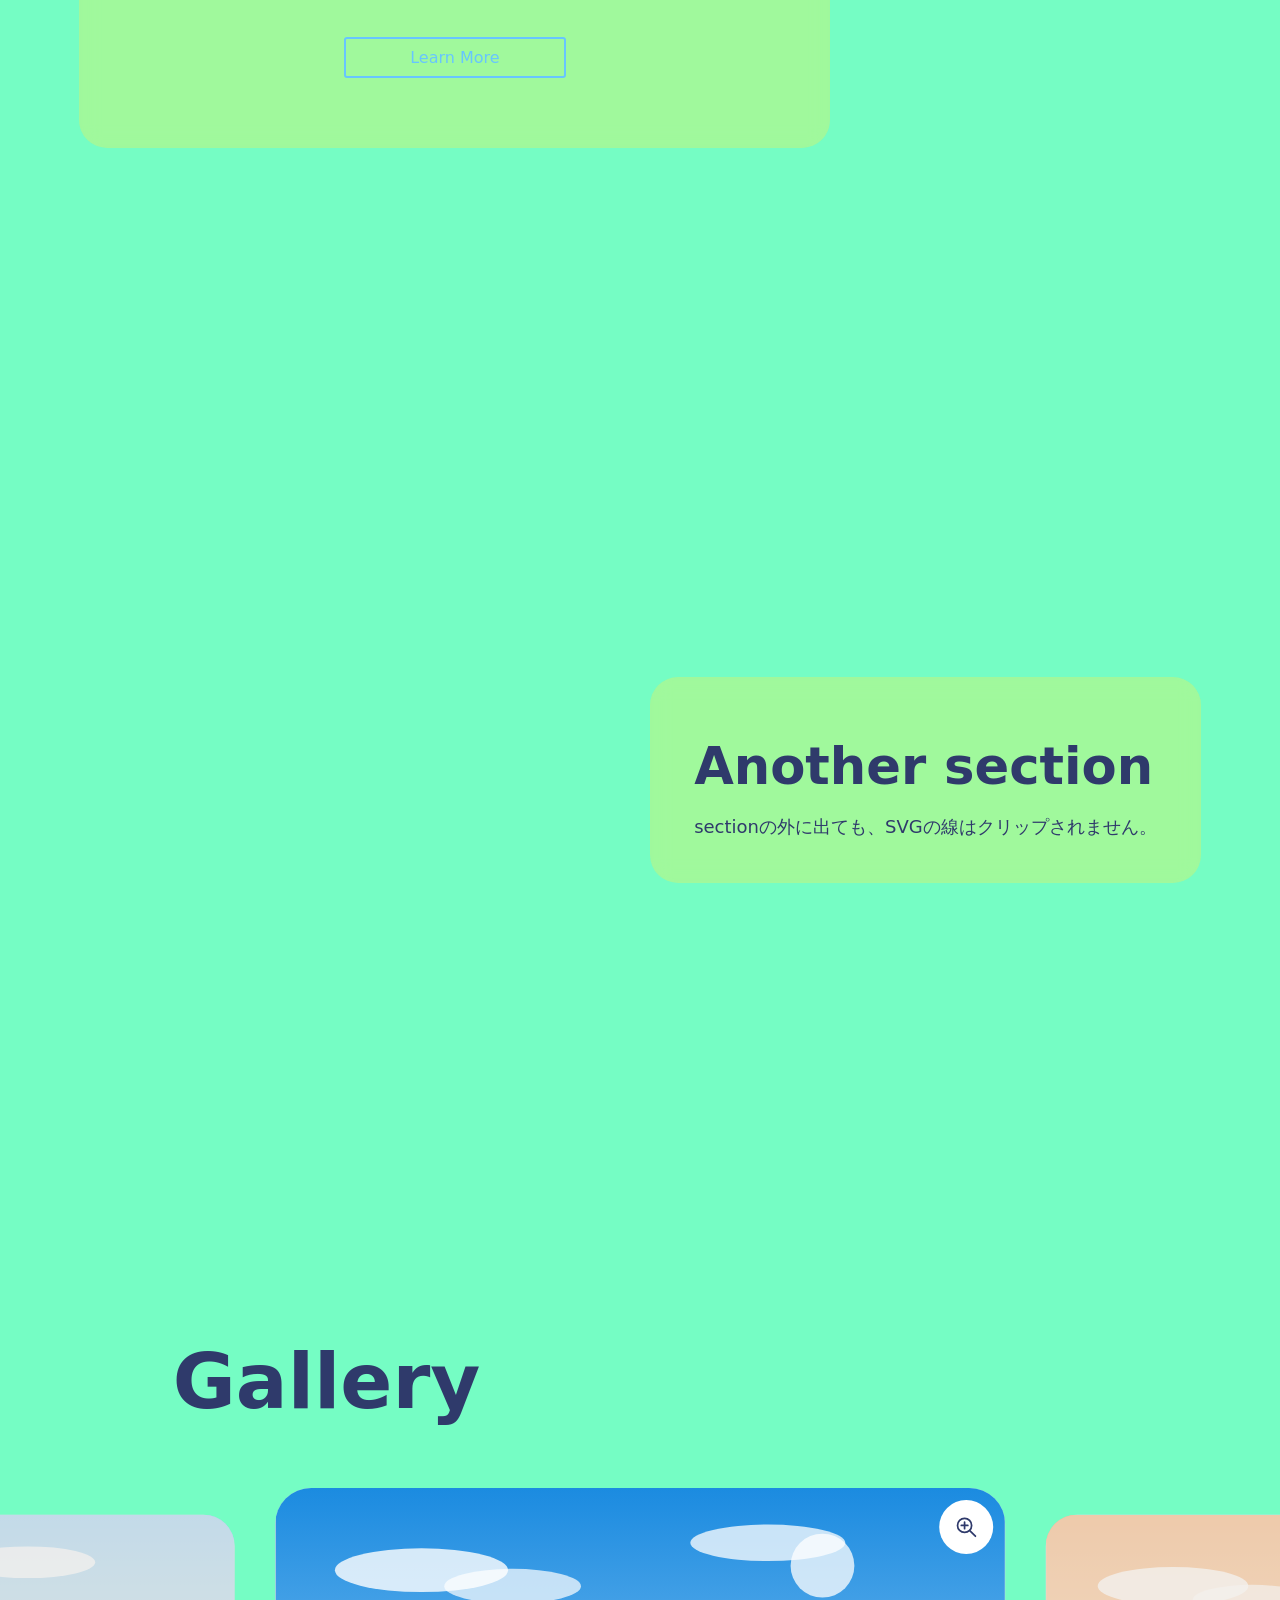
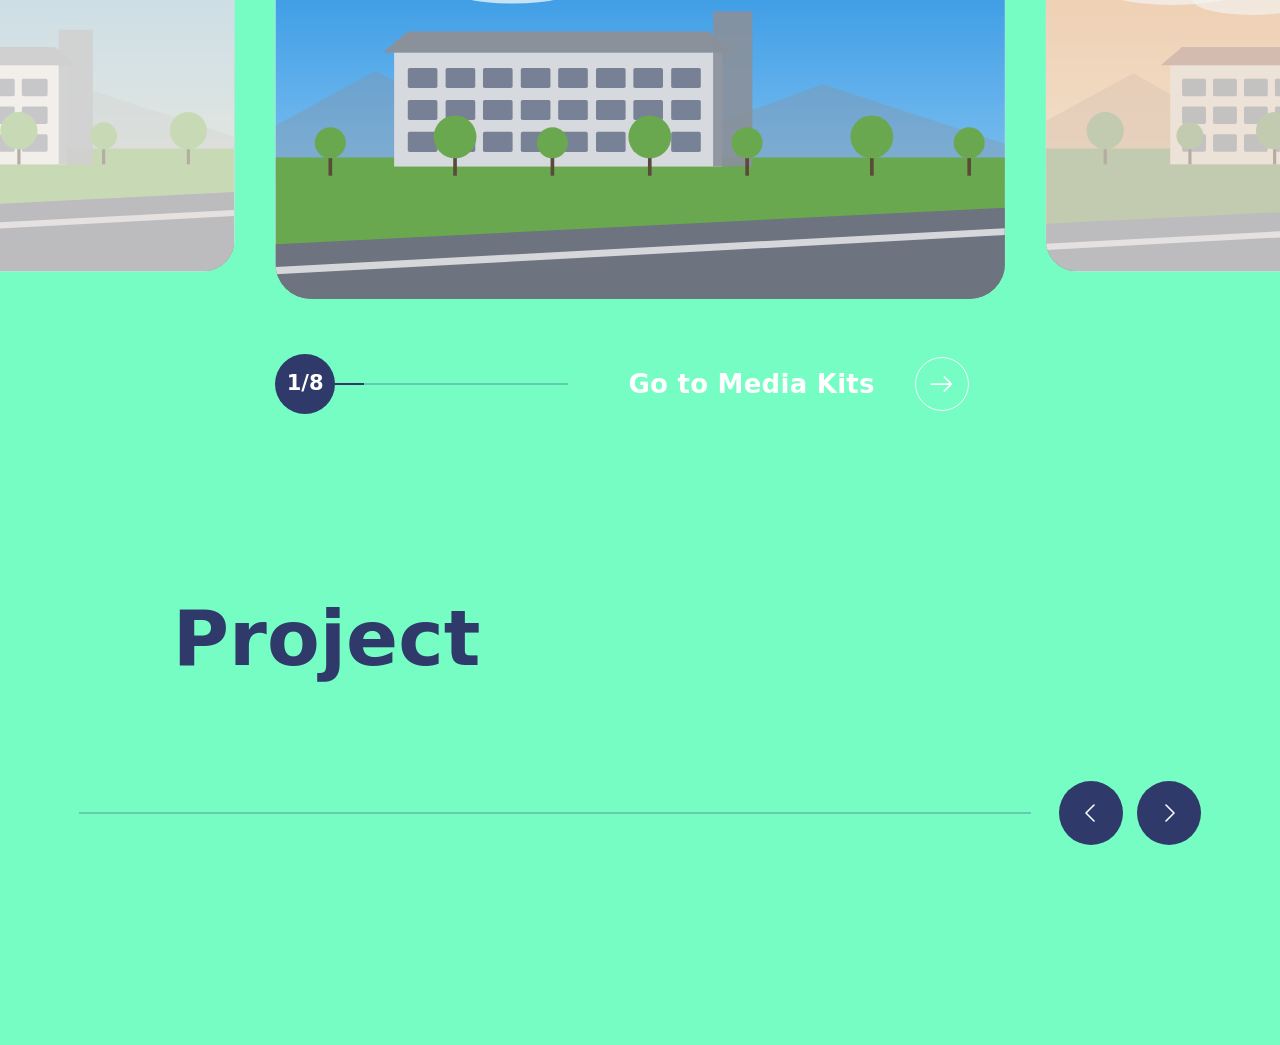
==== commit 7d5f28b6: "correction" ====
--- a/index_new.html
+++ b/index_new.html
@@ -638,6 +638,8 @@
       </svg>`;
       return 'data:image/svg+xml;utf8,' + encodeURIComponent(svg);
     }
+
+    window.scene = scene;
    
     /* ---- DOM生成 ---- */
     const track = document.getElementById('track');
@@ -732,88 +734,5 @@
     layout();
   })();
 </script>
-<script>
-  (() => {
-  /* =====================================================
-     Project: 3枚を横に並べ、横にずらして切り替えるスライダー
-     ★ 自分の画像を使うときは src を指定してください。
-     ===================================================== */
-  const projects = [
-    { tag:'Mobility',  title:'Slow Streets Lab',        text:'Testing quiet, human-scale ways to move around the city.' },
-    { tag:'Community', title:'Shared Garden Network',   text:'Neighbors grow, trade and learn together on every block.' },
-    { tag:'Energy',    title:'Open Energy Commons',     text:'A neighborhood grid where households share what they make.' },
-    { tag:'Care',      title:'Check-in Circles',        text:'Light-touch support that keeps people connected.' },
-    { tag:'Culture',   title:'Pop-up Makers Market',    text:'Local makers and visitors meet in ever-changing spaces.' },
-    { tag:'Sensing',   title:'Listening Walks',         text:'Residents map sound, light and comfort along familiar routes.' },
-  ];
- 
-  const view  = document.getElementById('pView');
-  const track = document.getElementById('pTrack');
-  const fill  = document.getElementById('pFill');
-  const prevB = document.getElementById('pPrev');
-  const nextB = document.getElementById('pNext');
-  const root  = document.getElementById('project');
-  const n = projects.length;
-  let idx = 0;
- 
-  projects.forEach((p, i) => {
-    const a = document.createElement('a');
-    a.className = 'p-card';
-    a.href = '#';
-    a.draggable = false;
-    a.innerHTML = `
-      <div class="ph"><img alt="" draggable="false" loading="lazy"></div>
-      <span class="tag"></span>
-      <h3></h3>
-      <p></p>`;
-    a.querySelector('img').src = p.src || (window.scene ? window.scene(i + 3) : '');
-    a.querySelector('img').alt = p.title;
-    a.querySelector('.tag').textContent = p.tag;
-    a.querySelector('h3').textContent = p.title;
-    a.querySelector('p').textContent = p.text;
-    a.addEventListener('click', e => { if (dragged) e.preventDefault(); });
-    track.appendChild(a);
-  });
- 
-  const perView = () => parseInt(getComputedStyle(root).getPropertyValue('--per'), 10) || 3;
-  const maxIdx  = () => Math.max(0, n - perView());
- 
-  function update(){
-    idx = Math.min(Math.max(idx, 0), maxIdx());
-    const card = track.children[0];
-    const gap  = parseFloat(getComputedStyle(track).columnGap) || 0;
-    const step = card.getBoundingClientRect().width + gap;
-    track.style.transform = `translateX(${-idx * step}px)`;   // 1枚分ずつ横にずらす
-    prevB.disabled = idx === 0;
-    nextB.disabled = idx >= maxIdx();
-    // 進捗: 表示中の右端が全体のどこまで進んだか
-    fill.style.width = ((idx + perView()) / n * 100) + '%';
-    [...track.children].forEach((c, i) => {
-      const visible = i >= idx && i < idx + perView();
-      c.tabIndex = visible ? 0 : -1;
-      c.setAttribute('aria-hidden', visible ? 'false' : 'true');
-    });
-  }
-  prevB.addEventListener('click', () => { idx--; update(); });
-  nextB.addEventListener('click', () => { idx++; update(); });
-  addEventListener('resize', update);
- 
-  /* ---- ドラッグ / スワイプで1枚ずらす ---- */
-  let sx = null, dragged = false;
-  view.addEventListener('pointerdown', e => { sx = e.clientX; dragged = false; });
-  addEventListener('pointermove', e => {
-    if (sx !== null && Math.abs(e.clientX - sx) > 8) dragged = true;
-  });
-  addEventListener('pointerup', e => {
-    if (sx === null) return;
-    const dx = e.clientX - sx;
-    if (Math.abs(dx) > 50){ idx += dx < 0 ? 1 : -1; update(); }
-    sx = null;
-    setTimeout(() => dragged = false, 0);
-  });
- 
-  update();
-})();
-</script>
 </body>
 </html>
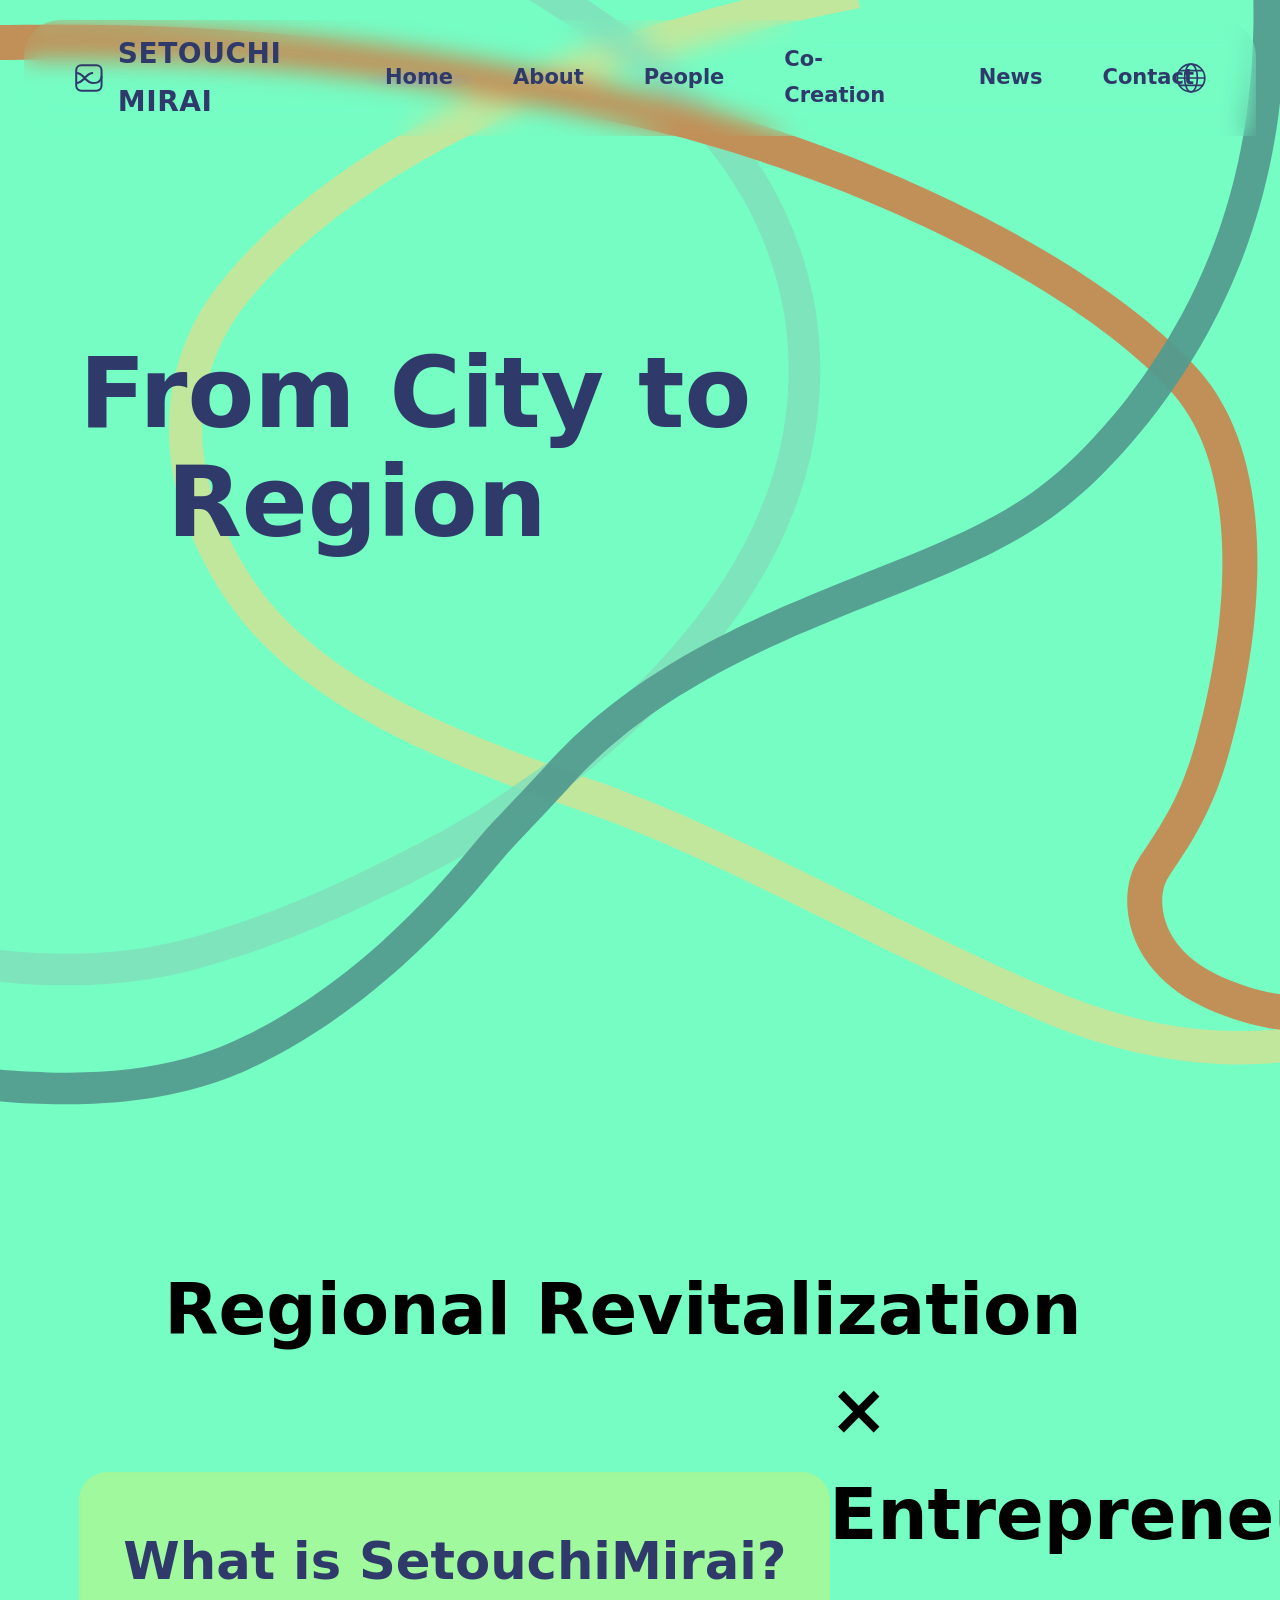
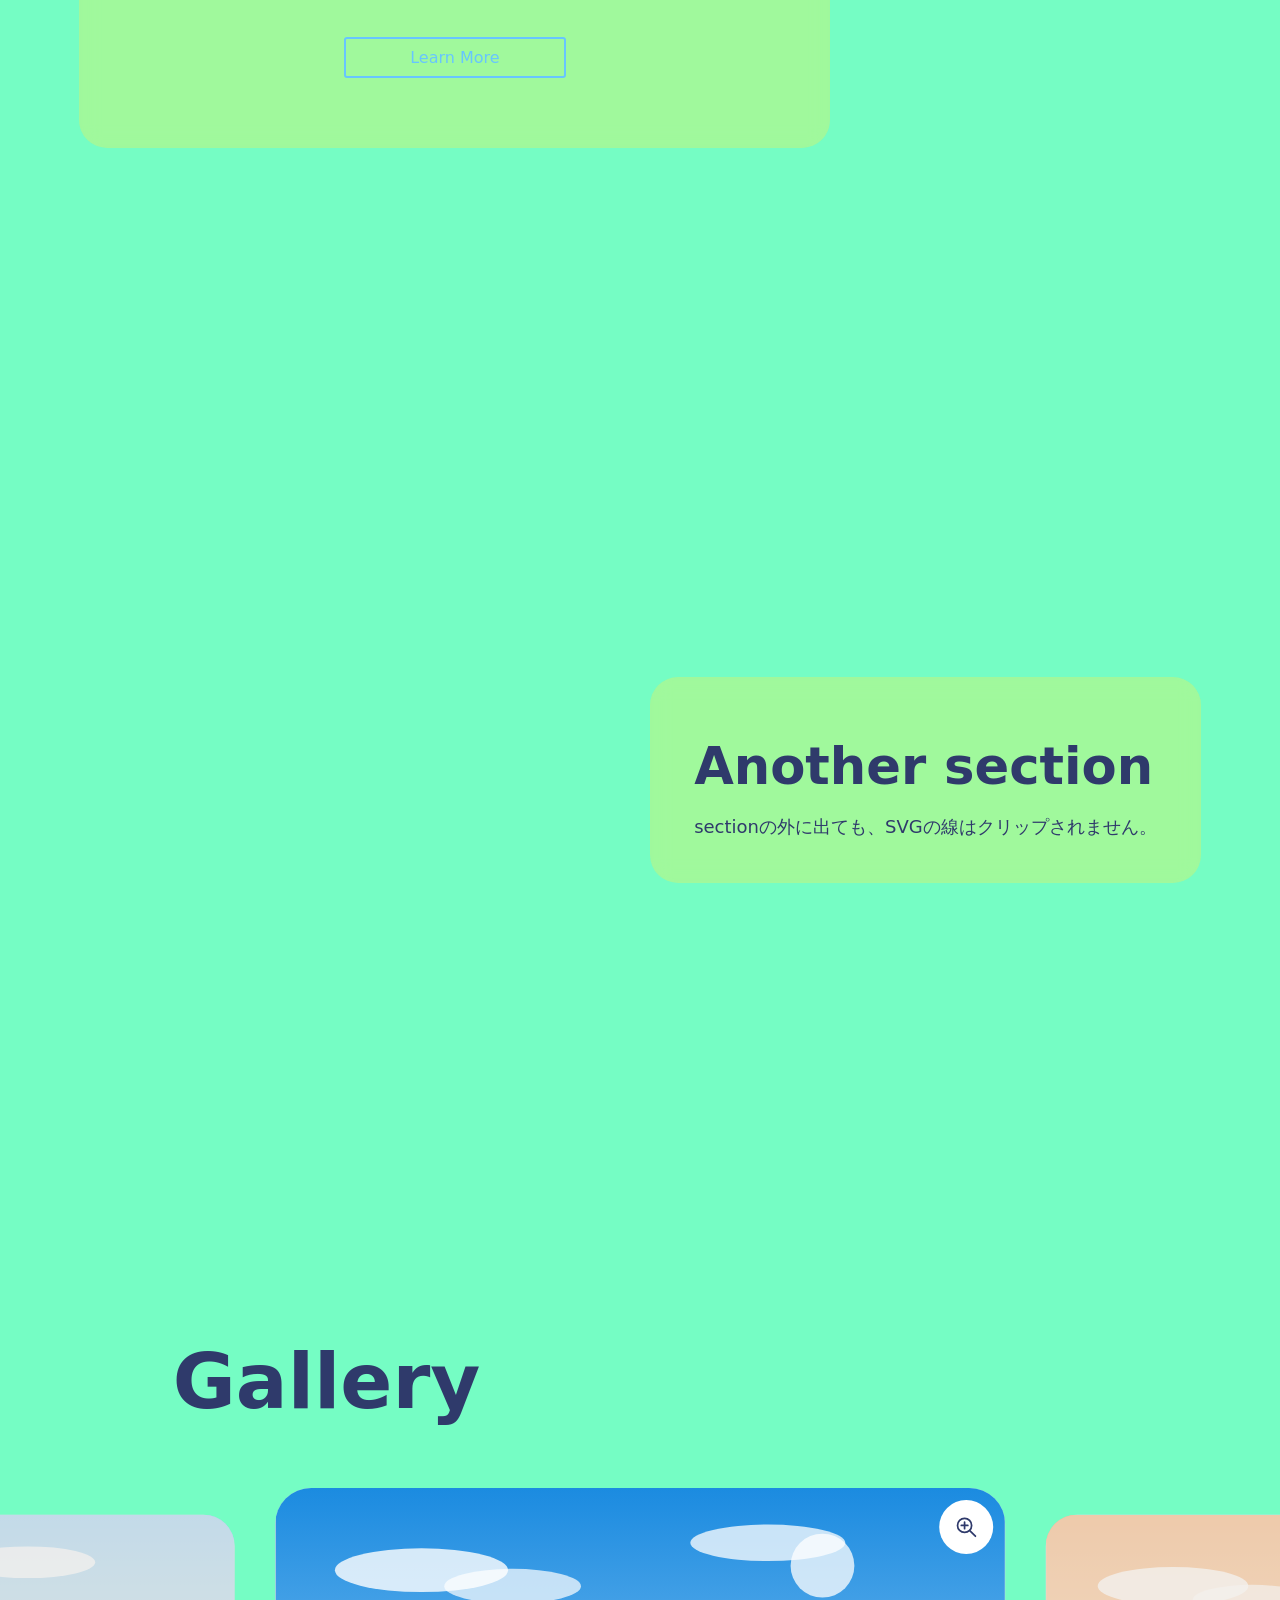
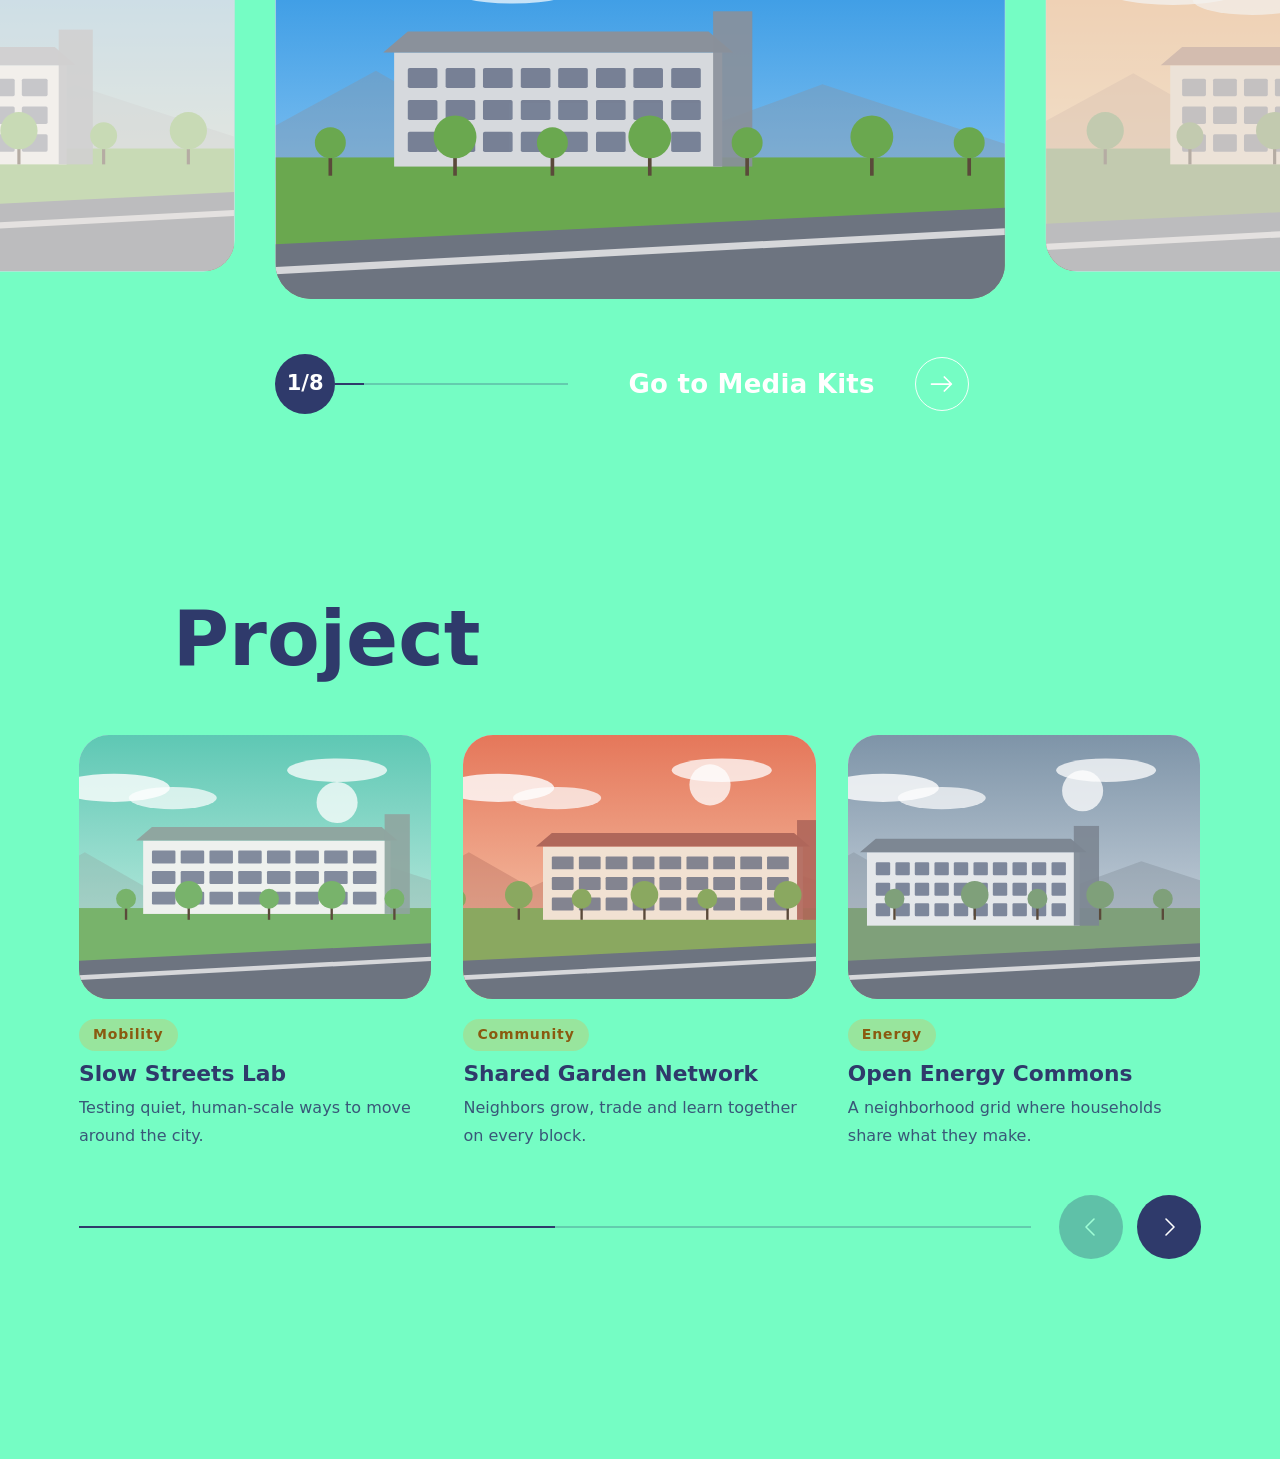
==== commit 119558f3: "Merge branch 'main' of https://github.com/ibuki1212/Weave_WEB" ====
--- a/index_new.html
+++ b/index_new.html
@@ -734,5 +734,88 @@
     layout();
   })();
 </script>
+<script>
+  (() => {
+  /* =====================================================
+     Project: 3枚を横に並べ、横にずらして切り替えるスライダー
+     ★ 自分の画像を使うときは src を指定してください。
+     ===================================================== */
+  const projects = [
+    { tag:'Mobility',  title:'Slow Streets Lab',        text:'Testing quiet, human-scale ways to move around the city.' },
+    { tag:'Community', title:'Shared Garden Network',   text:'Neighbors grow, trade and learn together on every block.' },
+    { tag:'Energy',    title:'Open Energy Commons',     text:'A neighborhood grid where households share what they make.' },
+    { tag:'Care',      title:'Check-in Circles',        text:'Light-touch support that keeps people connected.' },
+    { tag:'Culture',   title:'Pop-up Makers Market',    text:'Local makers and visitors meet in ever-changing spaces.' },
+    { tag:'Sensing',   title:'Listening Walks',         text:'Residents map sound, light and comfort along familiar routes.' },
+  ];
+ 
+  const view  = document.getElementById('pView');
+  const track = document.getElementById('pTrack');
+  const fill  = document.getElementById('pFill');
+  const prevB = document.getElementById('pPrev');
+  const nextB = document.getElementById('pNext');
+  const root  = document.getElementById('project');
+  const n = projects.length;
+  let idx = 0;
+ 
+  projects.forEach((p, i) => {
+    const a = document.createElement('a');
+    a.className = 'p-card';
+    a.href = '#';
+    a.draggable = false;
+    a.innerHTML = `
+      <div class="ph"><img alt="" draggable="false" loading="lazy"></div>
+      <span class="tag"></span>
+      <h3></h3>
+      <p></p>`;
+    a.querySelector('img').src = p.src || (window.scene ? window.scene(i + 3) : '');
+    a.querySelector('img').alt = p.title;
+    a.querySelector('.tag').textContent = p.tag;
+    a.querySelector('h3').textContent = p.title;
+    a.querySelector('p').textContent = p.text;
+    a.addEventListener('click', e => { if (dragged) e.preventDefault(); });
+    track.appendChild(a);
+  });
+ 
+  const perView = () => parseInt(getComputedStyle(root).getPropertyValue('--per'), 10) || 3;
+  const maxIdx  = () => Math.max(0, n - perView());
+ 
+  function update(){
+    idx = Math.min(Math.max(idx, 0), maxIdx());
+    const card = track.children[0];
+    const gap  = parseFloat(getComputedStyle(track).columnGap) || 0;
+    const step = card.getBoundingClientRect().width + gap;
+    track.style.transform = `translateX(${-idx * step}px)`;   // 1枚分ずつ横にずらす
+    prevB.disabled = idx === 0;
+    nextB.disabled = idx >= maxIdx();
+    // 進捗: 表示中の右端が全体のどこまで進んだか
+    fill.style.width = ((idx + perView()) / n * 100) + '%';
+    [...track.children].forEach((c, i) => {
+      const visible = i >= idx && i < idx + perView();
+      c.tabIndex = visible ? 0 : -1;
+      c.setAttribute('aria-hidden', visible ? 'false' : 'true');
+    });
+  }
+  prevB.addEventListener('click', () => { idx--; update(); });
+  nextB.addEventListener('click', () => { idx++; update(); });
+  addEventListener('resize', update);
+ 
+  /* ---- ドラッグ / スワイプで1枚ずらす ---- */
+  let sx = null, dragged = false;
+  view.addEventListener('pointerdown', e => { sx = e.clientX; dragged = false; });
+  addEventListener('pointermove', e => {
+    if (sx !== null && Math.abs(e.clientX - sx) > 8) dragged = true;
+  });
+  addEventListener('pointerup', e => {
+    if (sx === null) return;
+    const dx = e.clientX - sx;
+    if (Math.abs(dx) > 50){ idx += dx < 0 ? 1 : -1; update(); }
+    sx = null;
+    setTimeout(() => dragged = false, 0);
+  });
+ 
+  update();
+})();
+</script>
 </body>
 </html>
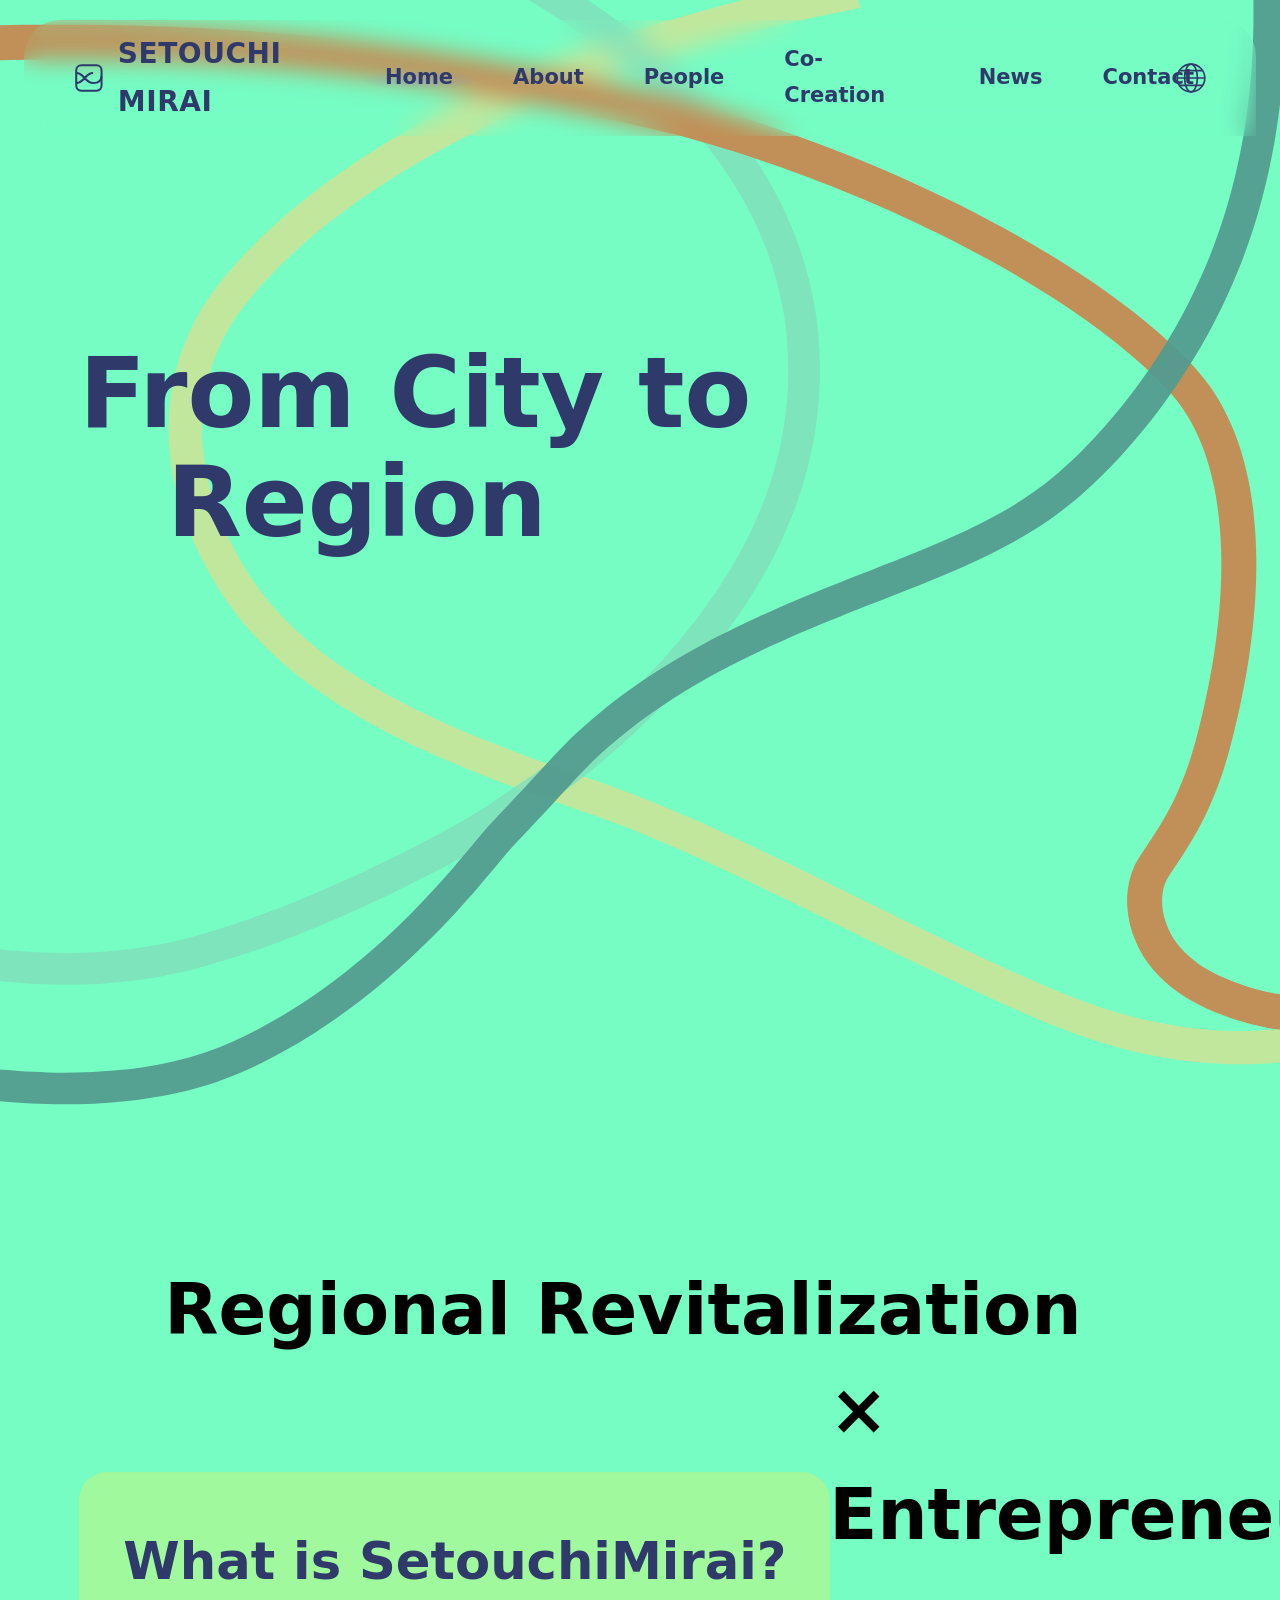
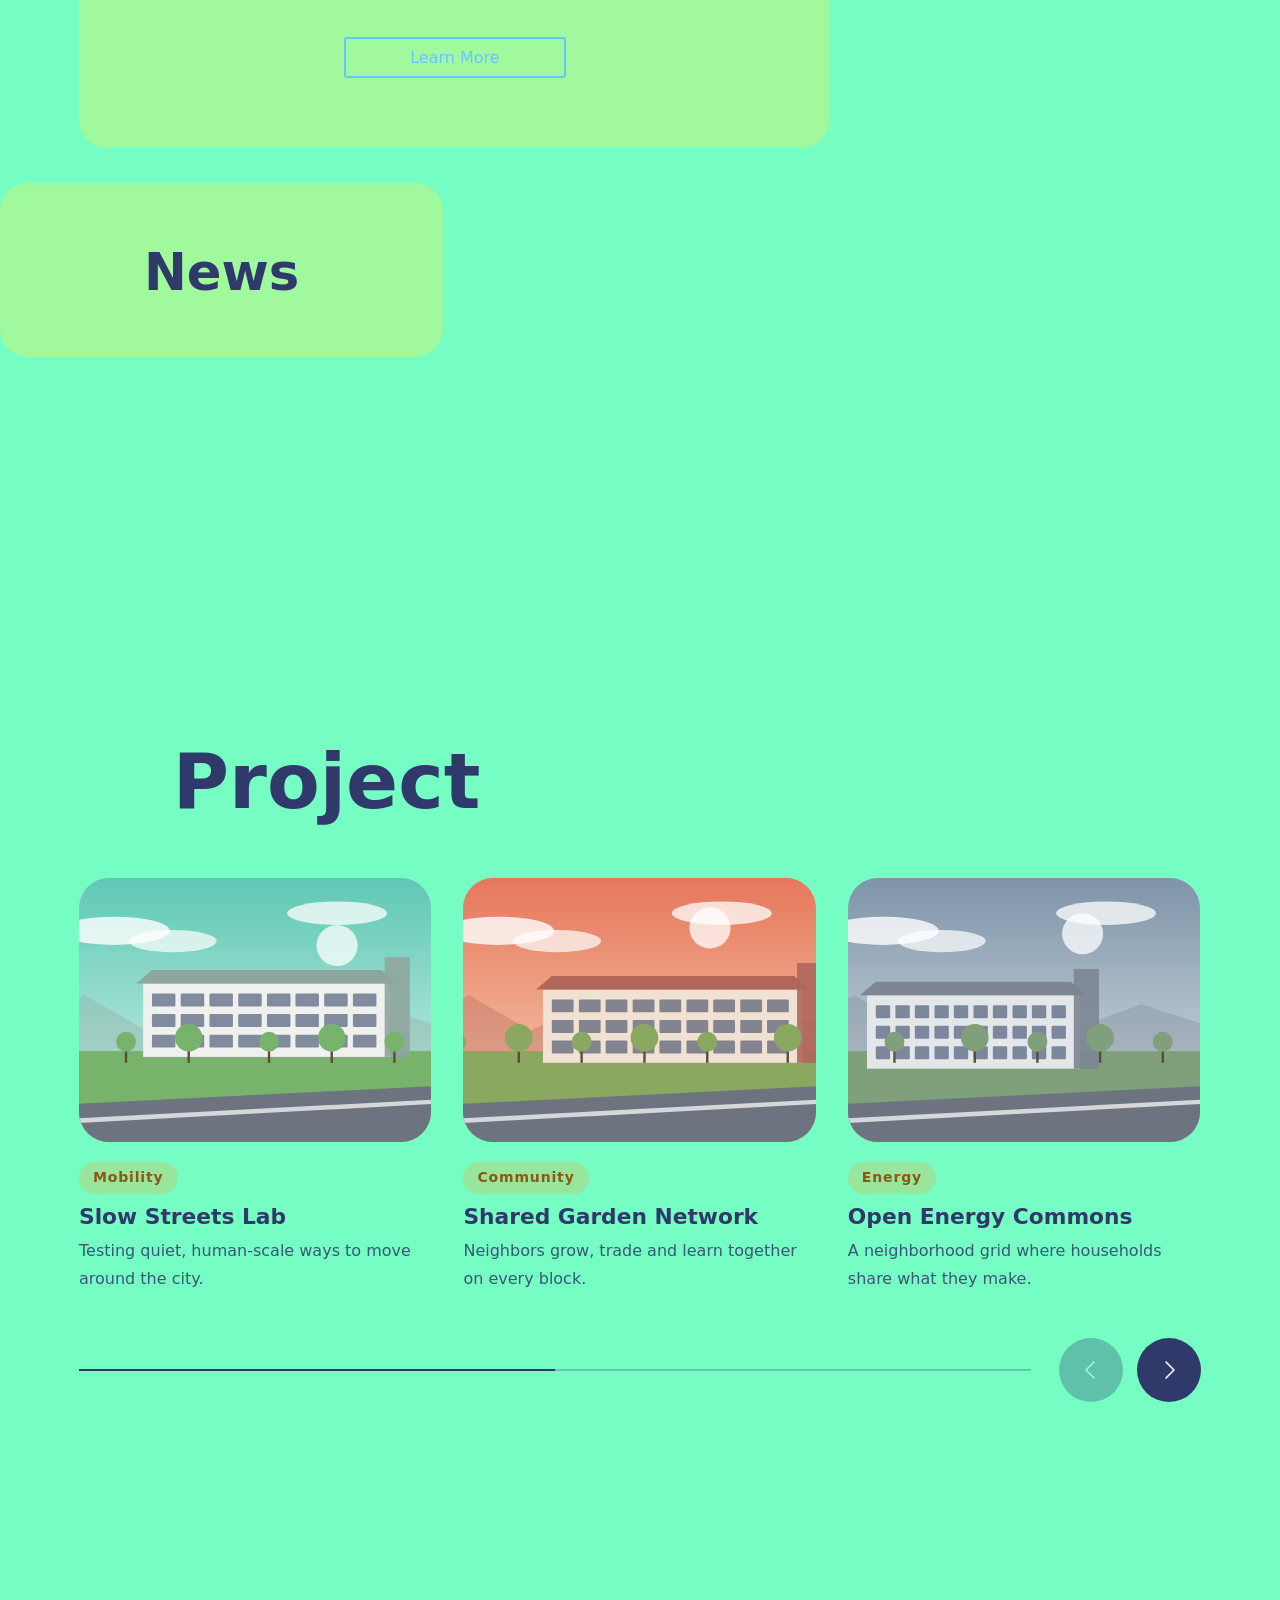
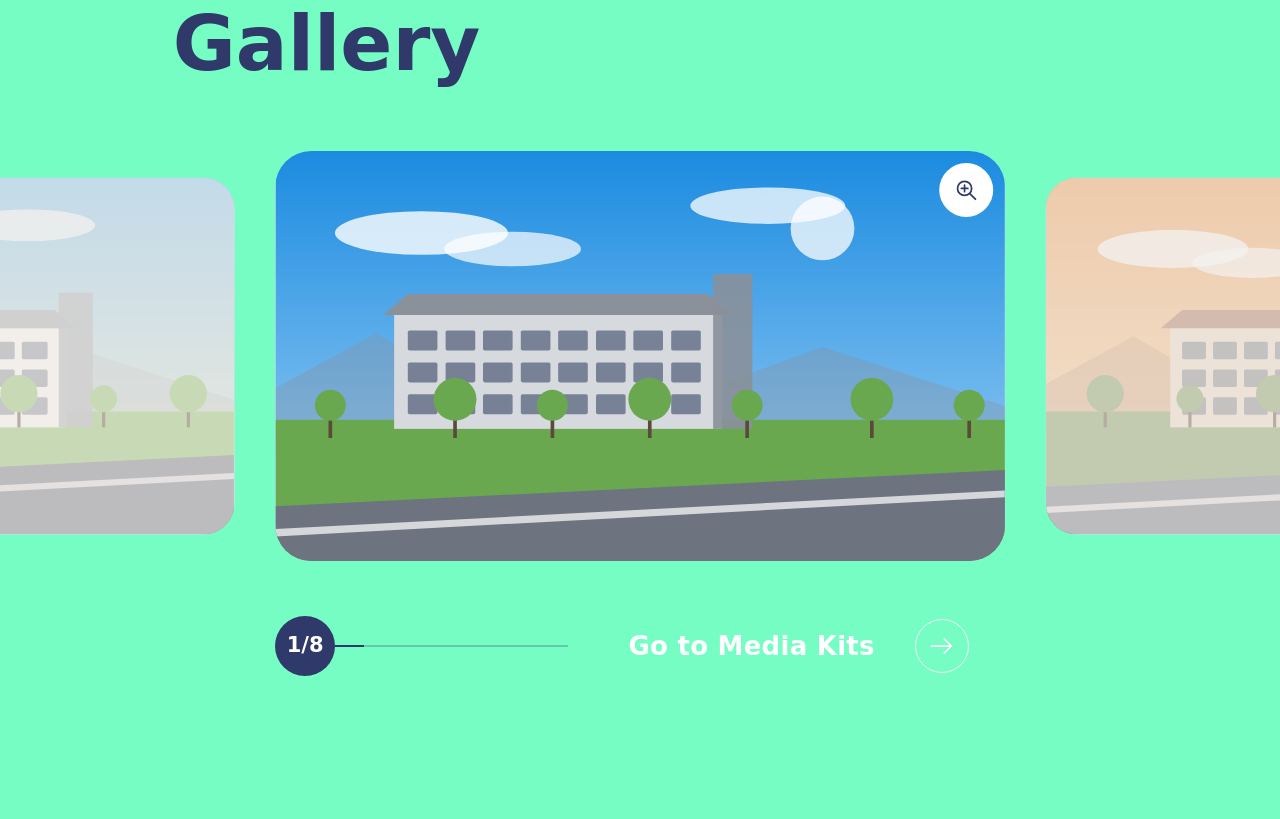
==== commit 0639ea56: "news_css" ====
--- a/index_new.html
+++ b/index_new.html
@@ -174,15 +174,18 @@
     color: white;
   }
 
-  .sec {
+  .news {
     position:relative; z-index:1;
+    display: inline-block;
     min-height:80vh;
     padding:120px clamp(24px,6.2vw,120px);
     display:flex;align-items:center;
-    margin: 200px 0 0 0;
-  .sec.right{justify-content:flex-end}
-  }
-  .sec.right {justify-content:flex-end}
+    margin: -200px 0 0 0;
+  }
+  .news_title {
+    padding: 0 100px;
+
+  }
 
   .panel{
     max-width:800px;padding:40px 44px;border-radius:28px;
@@ -194,15 +197,85 @@
     line-height:1.15;
     margin-top: 20px;
     margin-bottom: 16px;
-
   }
   .panel p{font-size:18px}
+
+  .news {
+    position: relative; z-index:1;
+    padding: 0 0 220px;
+  }
+
+  .news .title {margin-bottom: 40px;}
+
+  .new-box{
+    margin:0 6.2vw;
+    padding:12px 44px;
+    background:rgba(251,249,247,.72);
+    backdrop-filter(blur(10px));
+    border-radius: 32px;
+  }
+
+  .news-list{list-style:none}
+  .news-list li{border-bottom:2px dotted rgba(47,58,107,.4)}
+  .news-list li:last-child{border-bottom:0}
+  .news-item{
+    display:flex; align-items:center; gap:28px;
+    padding:26px 4px;
+    color:var(--navy);text-decoration:none;
+    transition:background .25s,padding .25s;
+  }
+  .news-item:hover{padding-left:14px; padding-right:14px; background:rgba(47,58,107,.05);border-radius:16px}
+  .news-item time {
+    flex:none;
+    font-size:18px;
+    font-weight:700; color:var(--teal,#46737a);
+    font-variant-numeric:tabular-nums; letter-spacing: .02em;
+  }
+
+  .news-item .cat {
+    flex:none; min-width:112px; text-align:center;
+    padding:4px 14px; border-radius:999px;
+    font-size:14px; font-weight:700; letter-spacing: .06em;
+    background:rgba(242,169,59,.28); color: #8a5a10;
+  }
+  .news-item .cat.info{background:rgba(110,168,220,.28);color:#2d5e8f}
+  .news-item .cat.event{background:rgba(95,191,150,.28);color:#25704f}
+  .news-item .txt {
+    flex:1; min-width:0;
+    font-size:20px; font-weight:600;
+    white-space:nowrap; overflow:hidden; text-overflow:ellipsis;
+  }
+  .news-item .go {flex:none;width:26px;height:26px;transition:transform .25s}
+  .news-item:hover .go{transform:translateX(5px)}
+  .news-more {
+    display: flex; justify-content:flex-end;
+    margin:28px 6.2vw 0;
+  }
+  .news-more a{
+    display:inline-flex; align-items:center; gap:14px;
+    font-size:20px; font-weight:700; color:var(--navy); text-decoration: none;
+  }
+  .news-more .circle {
+    width:48px; height:48px; border-radius:50%;
+    display:grid; place-items:center;
+    background:var(--navy); color:#fff; transition:transform .25s;
+  }
+  .news-more a:hover .circle{transform:translateX(4px)}
+  .news-more svg{width:22px; height:22px}
+  @media (max-width:760px) {
+    .news-box{margin:0 4vw;padding:6px 20px}
+    .news-item{gap:12px; padding:20px 2px}
+    .news-item time{font-size: 14px}
+    .news-item .cat{display: none}
+    .news-item .txt{font-size:16px}
+    .nwqa .title{padding-left: 10vw}
+  }
 
   .project{
     position:relative;z-index:1;
     --per:3;                       /* 同時に見せる枚数(JSが読み取る) */
     --pgap:32px;
-    padding:40px 0 200px;
+    padding:-50px 0 200px;
   }
   .project .title{margin-bottom:48px}
   .p-view{
@@ -456,12 +529,29 @@
     </div>
   </section>
 
-  <section class="sec right">
+  <section class="news">
     <div class="panel">
-      <h2>Another section</h2>
-      <p>sectionの外に出ても、SVGの線はクリップされません。</p>
+      <h2 class="news_title">News</h2>
     </div>
   </section>
+
+  <section class="project" id="project" aria-roledescription="carousel" aria-label="Project">
+  <h2 class="title">Project</h2>
+  <div class="p-view" id="pView">
+    <div class="p-track" id="pTrack"></div>
+  </div>
+  <div class="p-foot">
+    <div class="p-bar"><i id="pFill"></i></div>
+    <div class="p-btns">
+      <button class="p-btn" id="pPrev" aria-label="前のプロジェクト">
+        <svg viewBox="0 0 24 24" fill="none" stroke="currentColor" stroke-width="1.6" stroke-linecap="round" stroke-linejoin="round"><path d="M15 4 7 12l8 8"/></svg>
+      </button>
+      <button class="p-btn" id="pNext" aria-label="次のプロジェクト">
+        <svg viewBox="0 0 24 24" fill="none" stroke="currentColor" stroke-width="1.6" stroke-linecap="round" stroke-linejoin="round"><path d="m9 4 8 8-8 8"/></svg>
+      </button>
+    </div>
+  </div>
+</section>
 
   <section class="gallery">
     <h2 class="title">Gallery</h2>
@@ -491,24 +581,6 @@
     </div>
     </section>
 </div>
-
-<section class="project" id="project" aria-roledescription="carousel" aria-label="Project">
-  <h2 class="title">Project</h2>
-  <div class="p-view" id="pView">
-    <div class="p-track" id="pTrack"></div>
-  </div>
-  <div class="p-foot">
-    <div class="p-bar"><i id="pFill"></i></div>
-    <div class="p-btns">
-      <button class="p-btn" id="pPrev" aria-label="前のプロジェクト">
-        <svg viewBox="0 0 24 24" fill="none" stroke="currentColor" stroke-width="1.6" stroke-linecap="round" stroke-linejoin="round"><path d="M15 4 7 12l8 8"/></svg>
-      </button>
-      <button class="p-btn" id="pNext" aria-label="次のプロジェクト">
-        <svg viewBox="0 0 24 24" fill="none" stroke="currentColor" stroke-width="1.6" stroke-linecap="round" stroke-linejoin="round"><path d="m9 4 8 8-8 8"/></svg>
-      </button>
-    </div>
-  </div>
-</section>
  
 <dialog id="lightbox" aria-label="拡大表示">
   <button class="close" id="close" aria-label="閉じる">×</button>
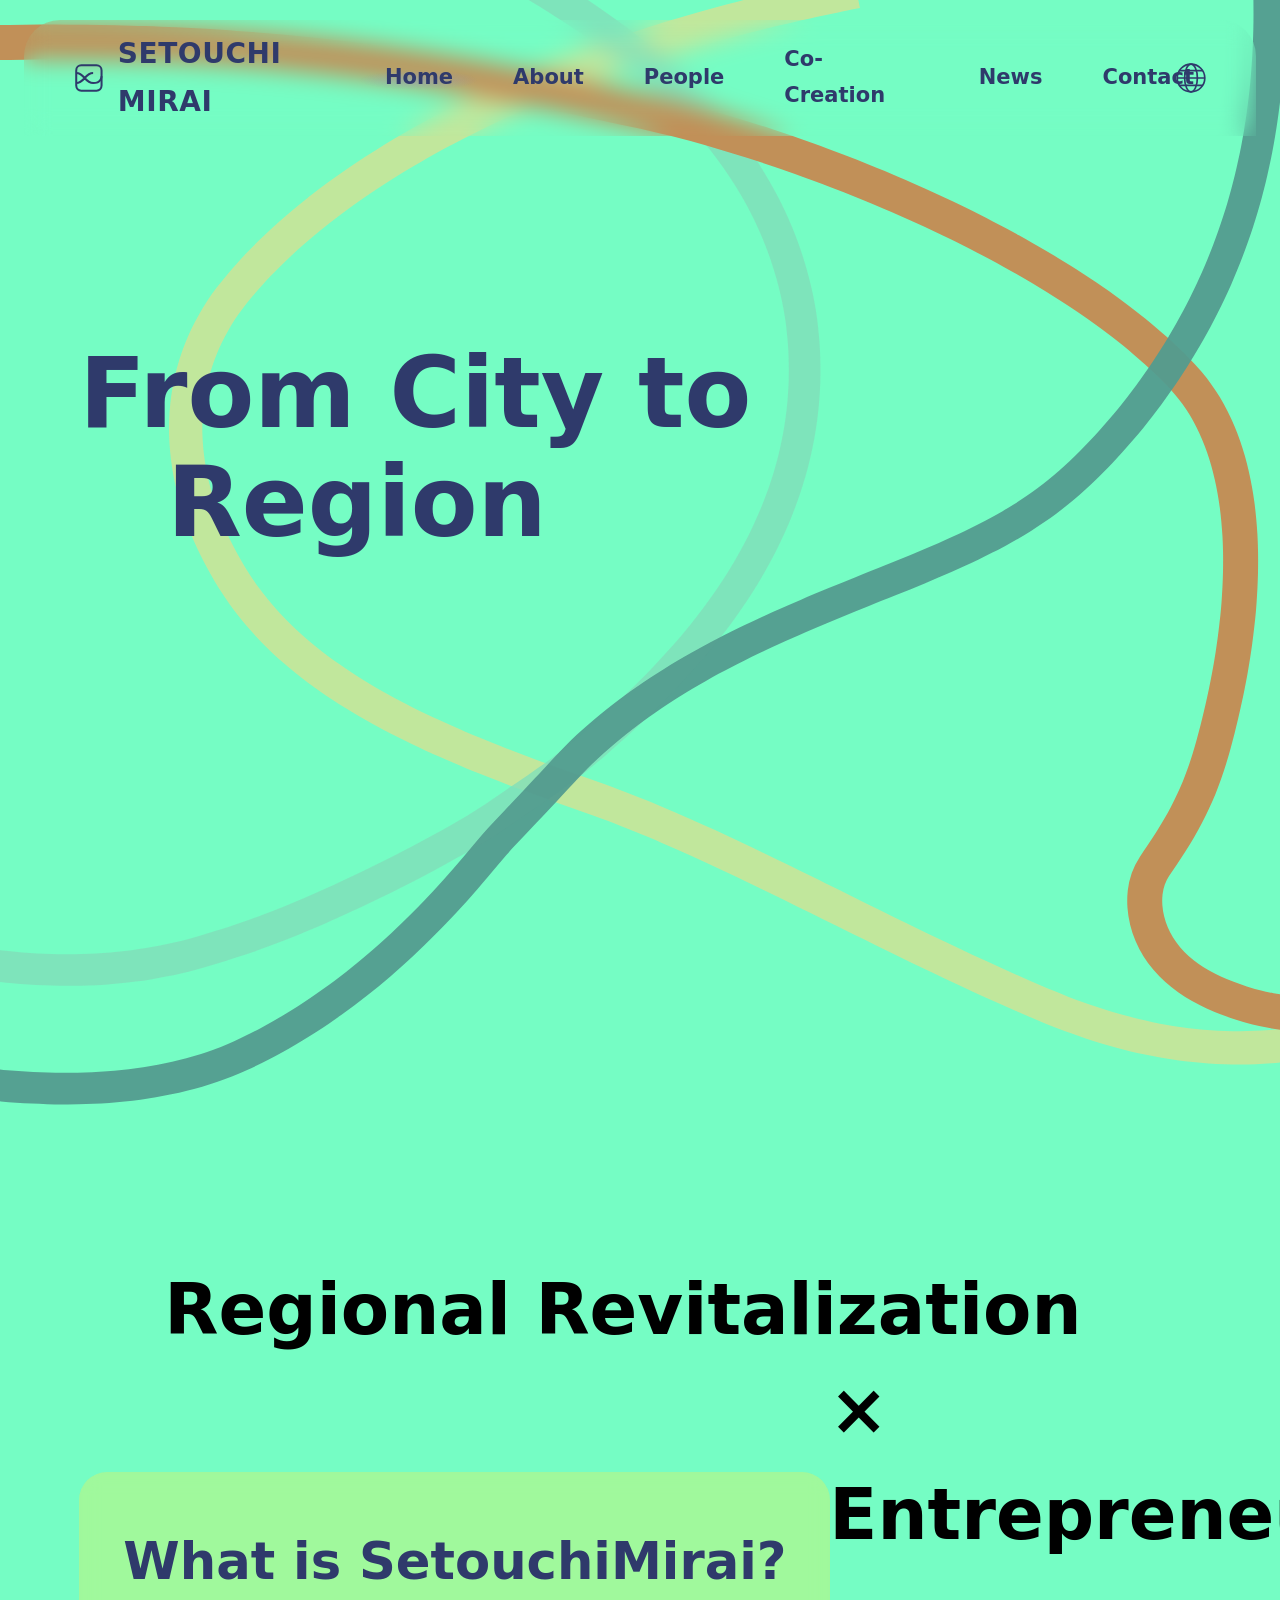
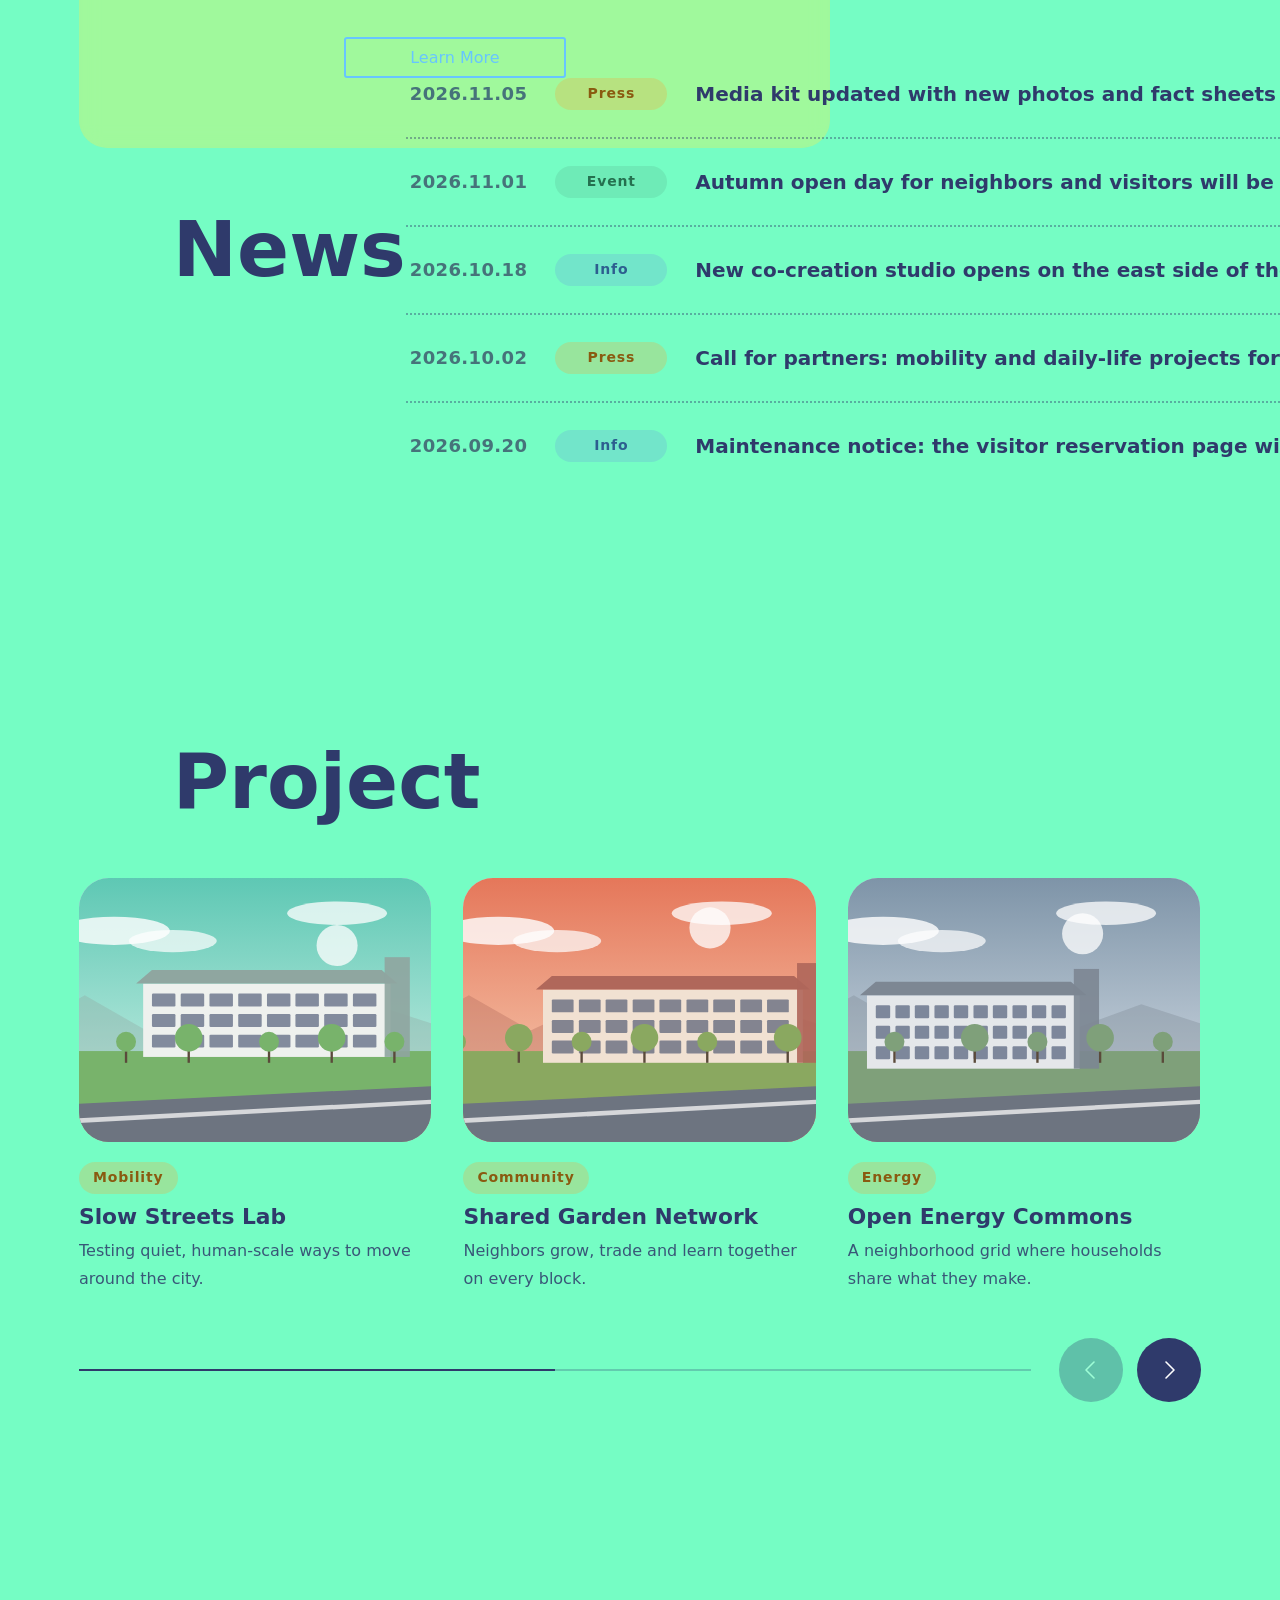
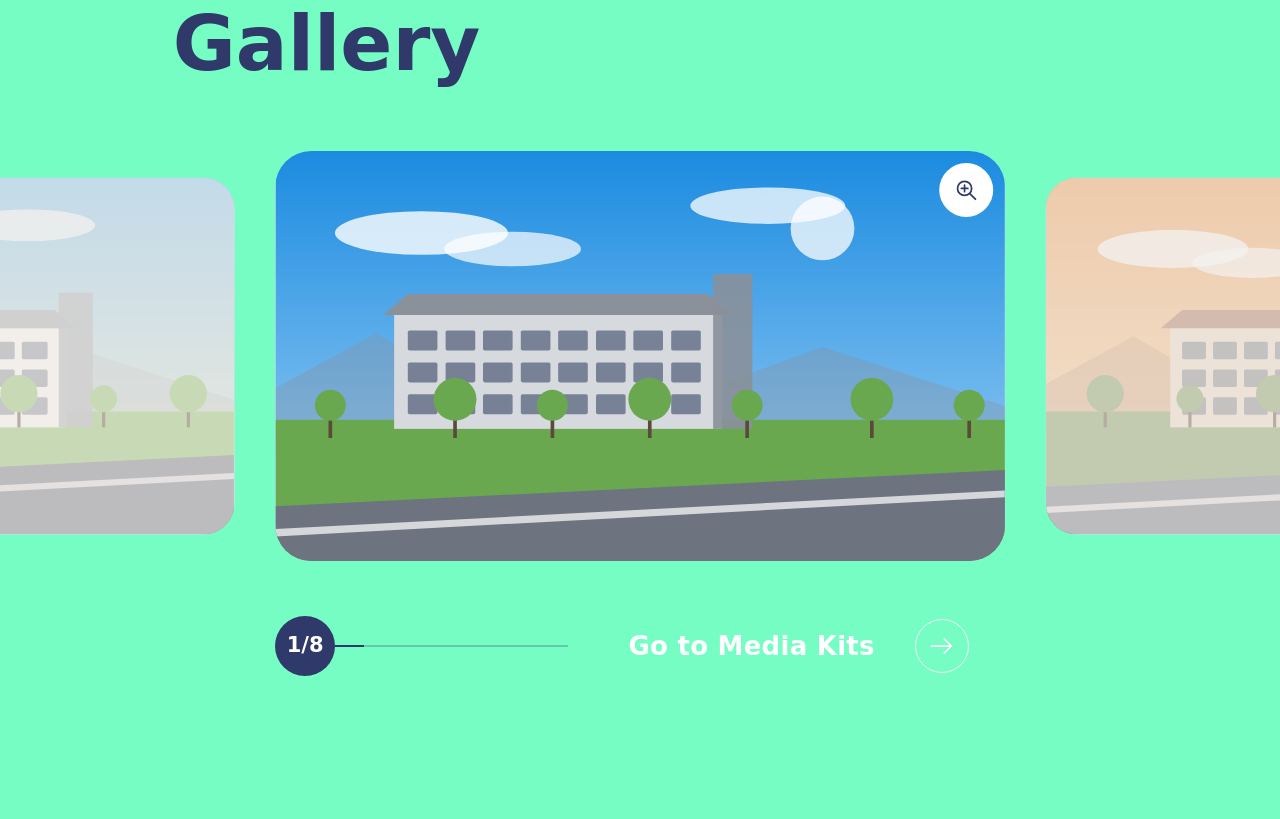
==== commit c91666a1: "news_html" ====
--- a/index_new.html
+++ b/index_new.html
@@ -529,11 +529,58 @@
     </div>
   </section>
 
-  <section class="news">
-    <div class="panel">
-      <h2 class="news_title">News</h2>
-    </div>
-  </section>
+  <section class="news" id="news">
+  <h2 class="title">News</h2>
+  <div class="news-box">
+    <ul class="news-list">
+      <li>
+        <a class="news-item" href="#">
+          <time datetime="2026-11-05">2026.11.05</time>
+          <span class="cat">Press</span>
+          <span class="txt">Media kit updated with new photos and fact sheets for the winter season</span>
+          <svg class="go" viewBox="0 0 24 24" fill="none" stroke="currentColor" stroke-width="1.6" stroke-linecap="round" stroke-linejoin="round" aria-hidden="true"><path d="M3 12h17M14 6l6 6-6 6"/></svg>
+        </a>
+      </li>
+      <li>
+        <a class="news-item" href="#">
+          <time datetime="2026-11-01">2026.11.01</time>
+          <span class="cat event">Event</span>
+          <span class="txt">Autumn open day for neighbors and visitors will be held on November 23</span>
+          <svg class="go" viewBox="0 0 24 24" fill="none" stroke="currentColor" stroke-width="1.6" stroke-linecap="round" stroke-linejoin="round" aria-hidden="true"><path d="M3 12h17M14 6l6 6-6 6"/></svg>
+        </a>
+      </li>
+      <li>
+        <a class="news-item" href="#">
+          <time datetime="2026-10-18">2026.10.18</time>
+          <span class="cat info">Info</span>
+          <span class="txt">New co-creation studio opens on the east side of the district</span>
+          <svg class="go" viewBox="0 0 24 24" fill="none" stroke="currentColor" stroke-width="1.6" stroke-linecap="round" stroke-linejoin="round" aria-hidden="true"><path d="M3 12h17M14 6l6 6-6 6"/></svg>
+        </a>
+      </li>
+      <li>
+        <a class="news-item" href="#">
+          <time datetime="2026-10-02">2026.10.02</time>
+          <span class="cat">Press</span>
+          <span class="txt">Call for partners: mobility and daily-life projects for the coming year</span>
+          <svg class="go" viewBox="0 0 24 24" fill="none" stroke="currentColor" stroke-width="1.6" stroke-linecap="round" stroke-linejoin="round" aria-hidden="true"><path d="M3 12h17M14 6l6 6-6 6"/></svg>
+        </a>
+      </li>
+      <li>
+        <a class="news-item" href="#">
+          <time datetime="2026-09-20">2026.09.20</time>
+          <span class="cat info">Info</span>
+          <span class="txt">Maintenance notice: the visitor reservation page will be unavailable on September 28</span>
+          <svg class="go" viewBox="0 0 24 24" fill="none" stroke="currentColor" stroke-width="1.6" stroke-linecap="round" stroke-linejoin="round" aria-hidden="true"><path d="M3 12h17M14 6l6 6-6 6"/></svg>
+        </a>
+      </li>
+    </ul>
+  </div>
+  <div class="news-more">
+    <a href="#">View all news
+      <span class="circle"><svg viewBox="0 0 24 24" fill="none" stroke="currentColor" stroke-width="1.6" stroke-linecap="round" stroke-linejoin="round" aria-hidden="true"><path d="M3 12h17M14 6l6 6-6 6"/></svg></span>
+    </a>
+  </div>
+</section>
 
   <section class="project" id="project" aria-roledescription="carousel" aria-label="Project">
   <h2 class="title">Project</h2>
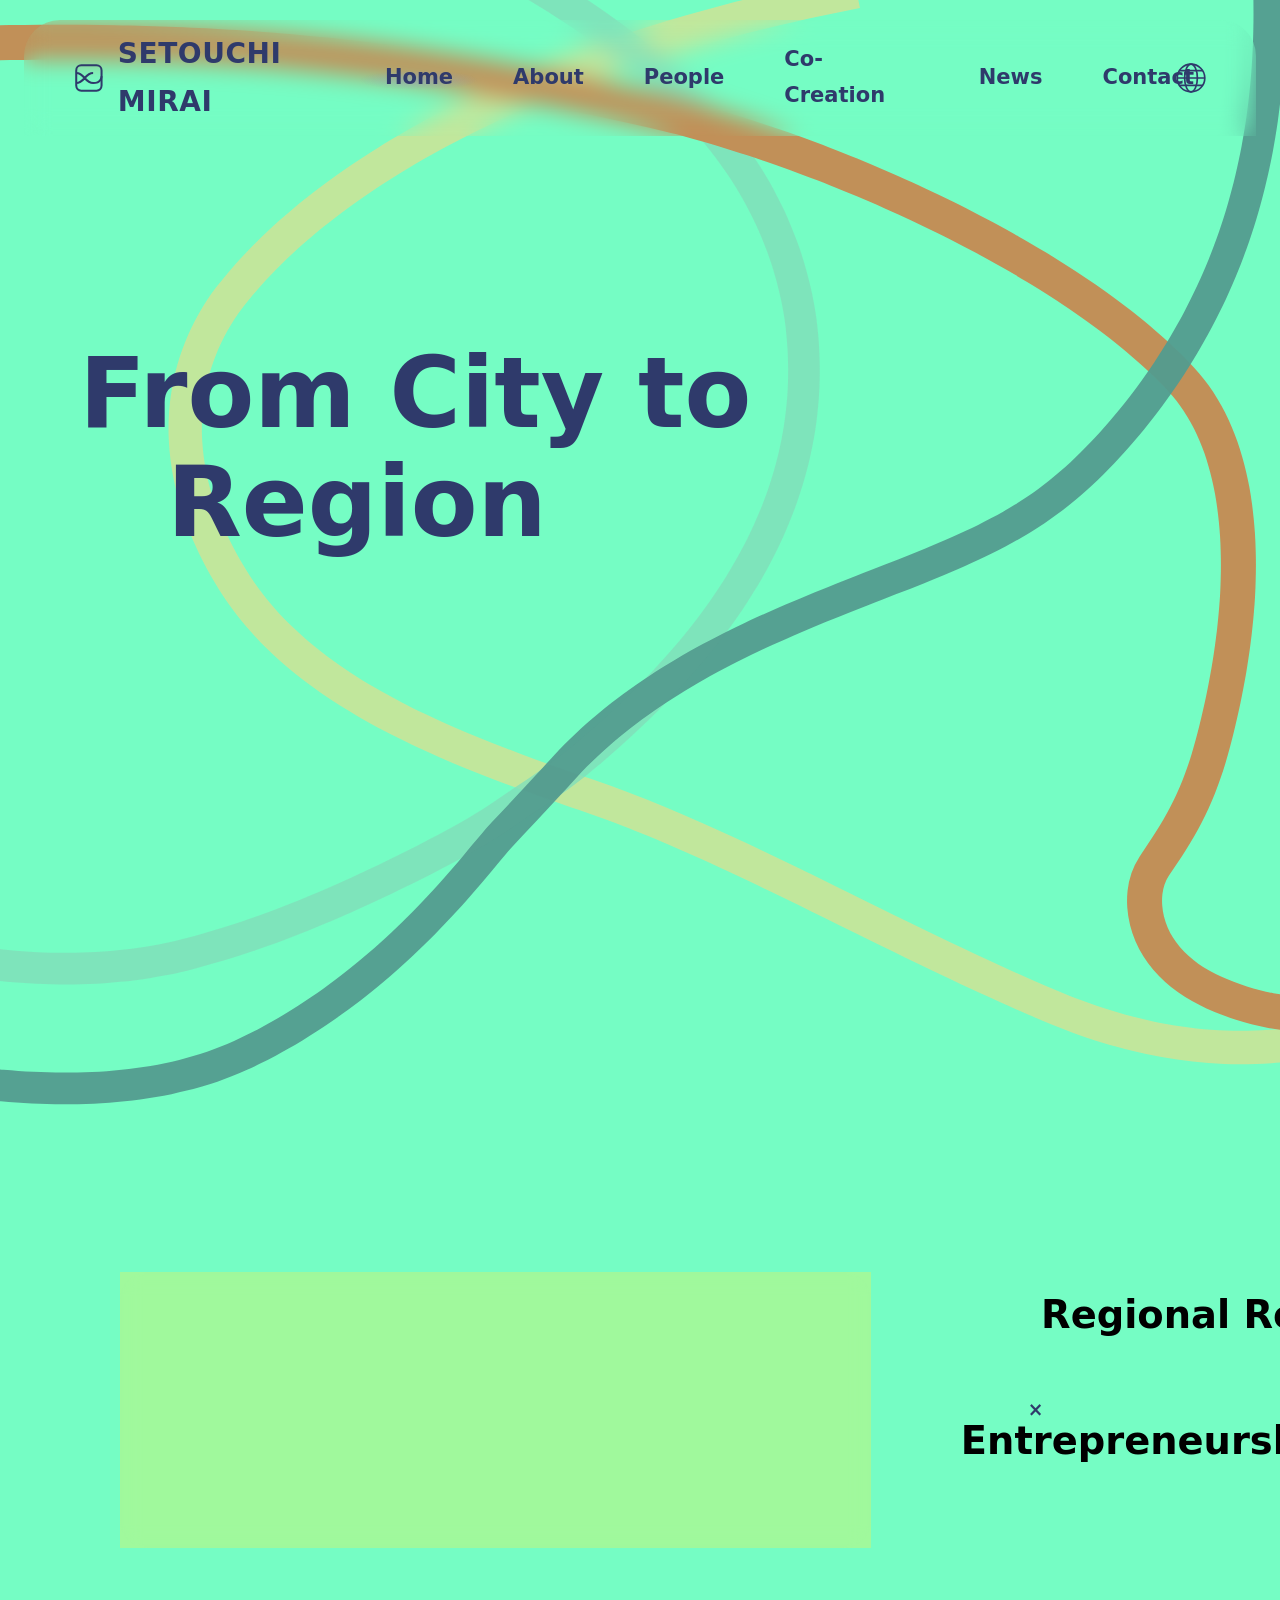
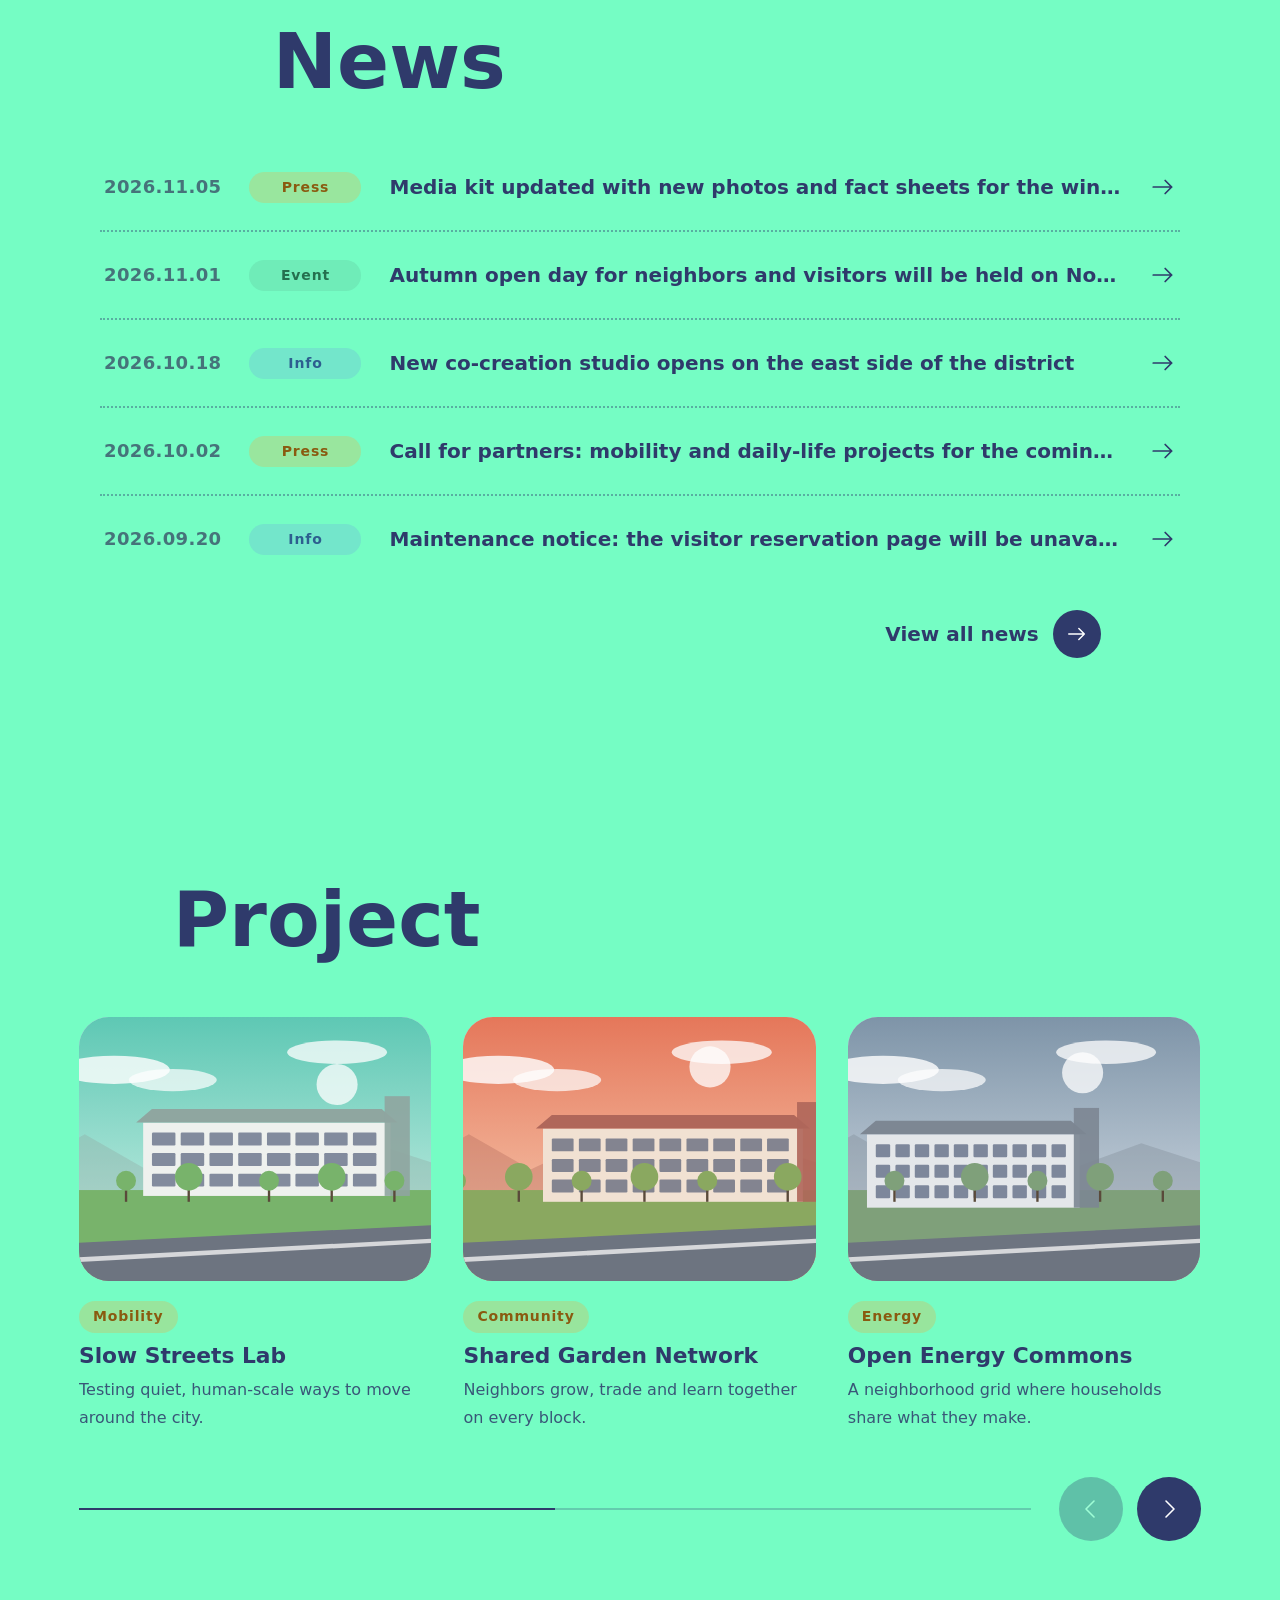
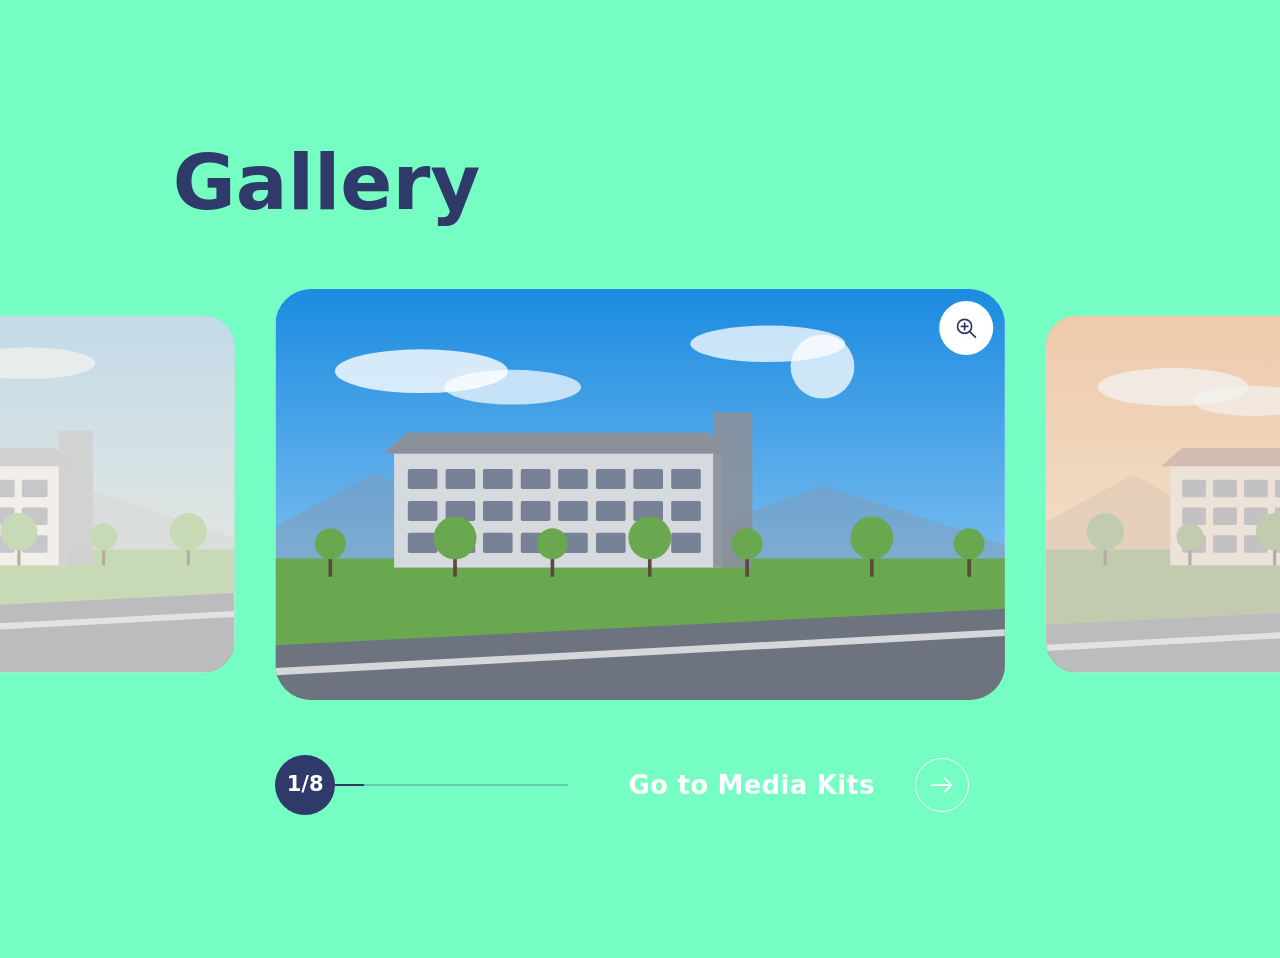
==== commit beae61ee: "unnn" ====
--- a/index_new.html
+++ b/index_new.html
@@ -112,47 +112,47 @@
   .introduction {
     position:relative; z-index:1;
     min-height:80vh;
-    padding:120px clamp(24px,6.2vw,120px);
-    display:flex;align-items:center;
-    margin: 200px 0 0 0;
+    padding:120px;
+    display:flex;
+    align-items:center;
     white-space: nowrap;
     top: 150px;
     text-align: center;
-
+    justify-content: space-between;
+    gap: 40px;
+    width: 100%;
+    margin: 0 auto;
   }
 
   .title1{
     position: absolute;
-    width: 100px clamp(50px, 90px, 120px);
+    width: 100px;
     height: 100px;
     line-height: 1.1;
-    font-size: 5.5vw;
-    top: -200px;
-    left: -15px;
-    padding: 0 0 0 100px;
+    font-size: 3vw;
     color: black;
-  }
-
-  .panel h3 {
+    top: -100px;
+    left: 130px;
+  }
+
+  .uni {
     position: absolute;
-    width: 100px clamp(50px, 90px, 120px);
+    width: 100px;
     height: 100px;
     line-height: 1.1;
-    font-size: 5.5vw;
-    top: -100px;
-    left: 650px;
-    padding: 0 0 0 100px;
+    font-size: 2.5vw;
     color: black;
+    right: 50%;
+    top: %;
   }
 
   .title2 {
     position: absolute;
-    width: 100px clamp(50px, 90px, 120px);
+    width: 100px;
     height: 100px;
-    line-height: 1.1;
-    font-size: 5.5vw;
-    top: 5px;
-    left: 750px;
+    line-height: .8;
+    font-size: 3vw;
+    left: 20%;
     white-space: nowrap;
     color: black;
   }
@@ -174,41 +174,57 @@
     color: white;
   }
 
-  .news {
-    position:relative; z-index:1;
-    display: inline-block;
-    min-height:80vh;
-    padding:120px clamp(24px,6.2vw,120px);
-    display:flex;align-items:center;
-    margin: -200px 0 0 0;
-  }
-  .news_title {
-    padding: 0 100px;
-
-  }
-
   .panel{
     max-width:800px;padding:40px 44px;border-radius:28px;
     background:rgba(179, 247, 140, 0.7);backdrop-filter:blur(10px);
-    
-  }
+    flex: 1;
+  }
+
   .panel h2{
     font-size:clamp(32px,4vw,56px);
     line-height:1.15;
     margin-top: 20px;
     margin-bottom: 16px;
-  }
-  .panel p{font-size:18px}
+    padding-left: 0;
+  }
+
+  .concept {
+    position: relative;
+    flex: 1;
+  }
+  .title1 {
+    width: 100%;
+    height: auto;
+    display: block;
+  }
+  .title2 {
+    width: 100%;
+    height: auto;
+    display: block;
+  }
+  .uni {
+    idth: 100%;
+    height: auto;
+    display: block;
+  }
+
+
+  @media (max-width: 768px) {
+    .introduction {
+      flex-direction: column;
+      gap: 20px;
+    }
+  }
 
   .news {
     position: relative; z-index:1;
-    padding: 0 0 220px;
+    padding: 0 100px 220px;
   }
 
   .news .title {margin-bottom: 40px;}
 
   .new-box{
-    margin:0 6.2vw;
+    margin:0 50px;
     padding:12px 44px;
     background:rgba(251,249,247,.72);
     backdrop-filter(blur(10px));
@@ -520,12 +536,14 @@
   </section>
 
   <section class="introduction">
-    <div class="panel">
-        <h1 class="title1">Regional Revitalization</h1>
+    <div class="panel">  
         <h2>What is SetouchiMirai?</h2>
-        <h3 id="uni">×</h3>
-        <h1 class="title2"> Entrepreneurship</h1>
         <a href="#" class="btn-flat-border">Learn More</a>
+    </div>
+    <div class="concept">
+      <h2 class="title1">Regional Revitalization</h2>
+      <h3 id="uni">×</h3>
+      <h2 class="title2"> Entrepreneurship</h2>
     </div>
   </section>
 
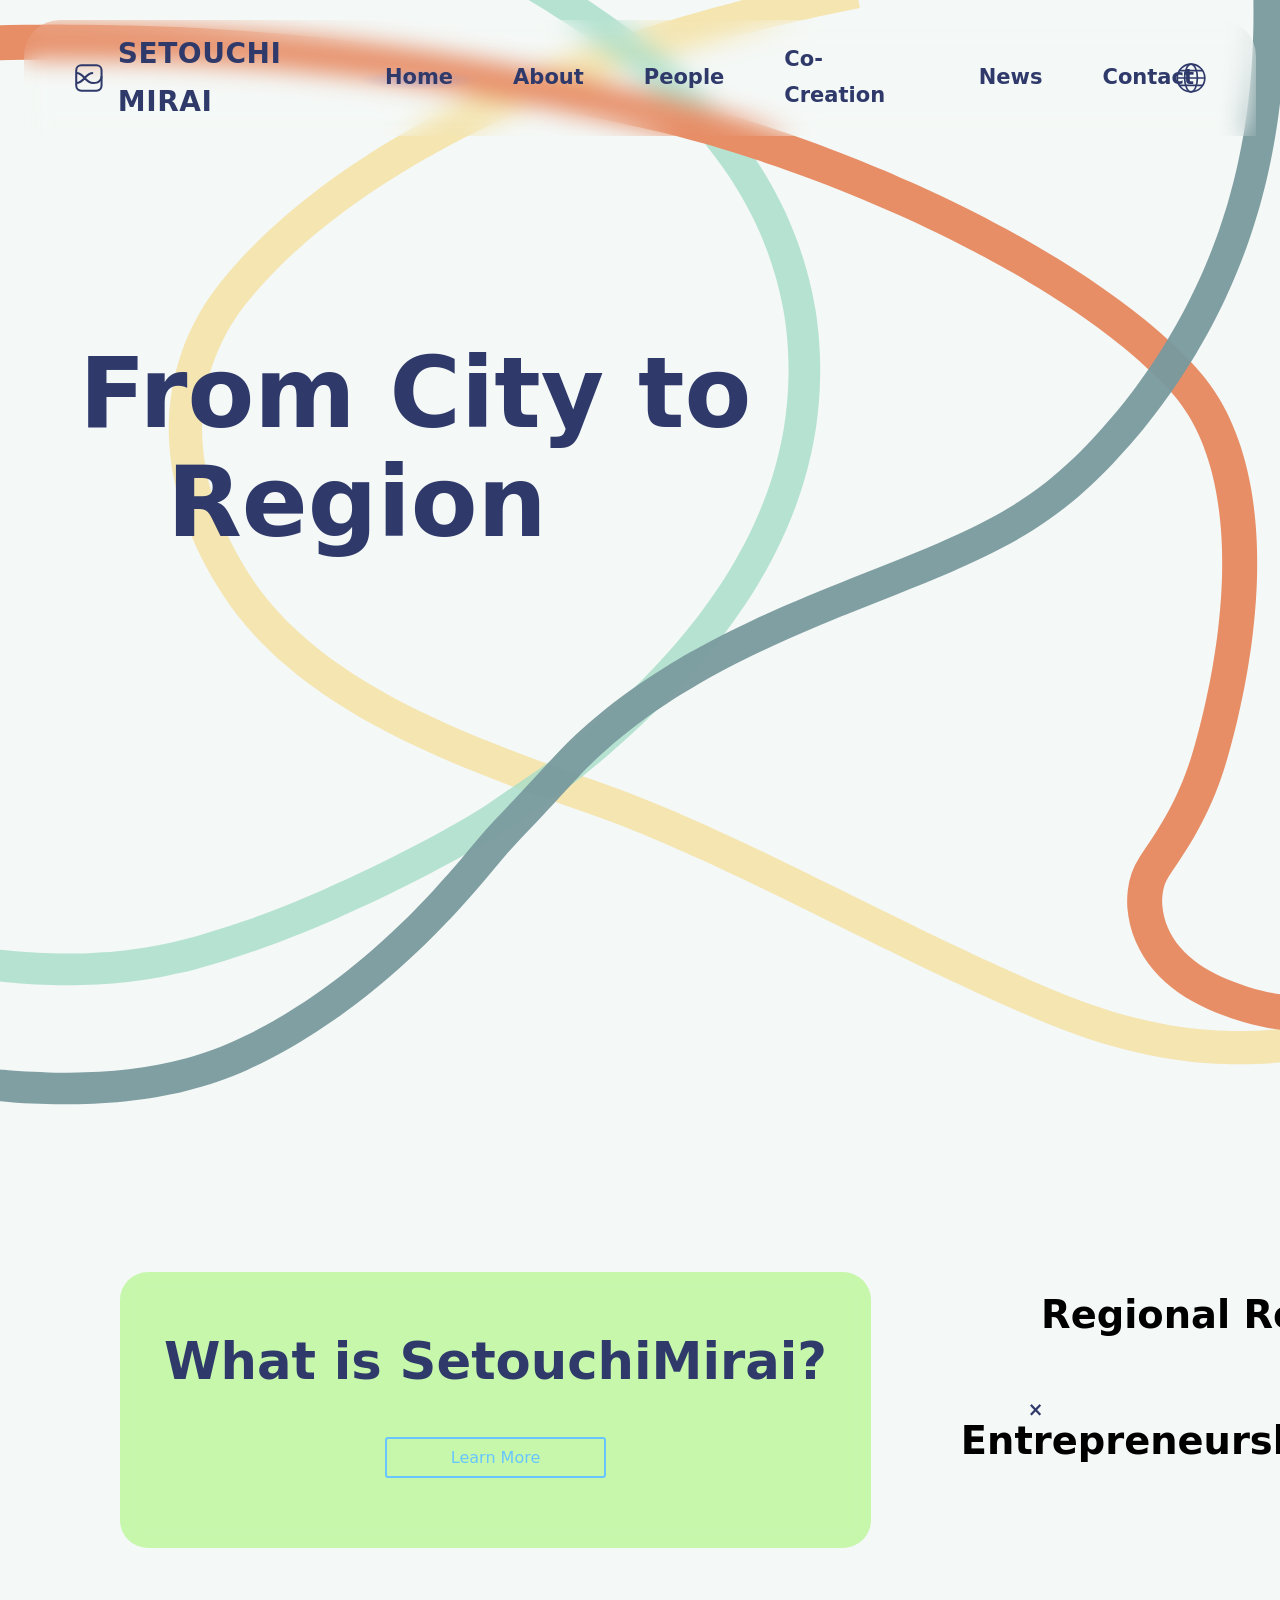
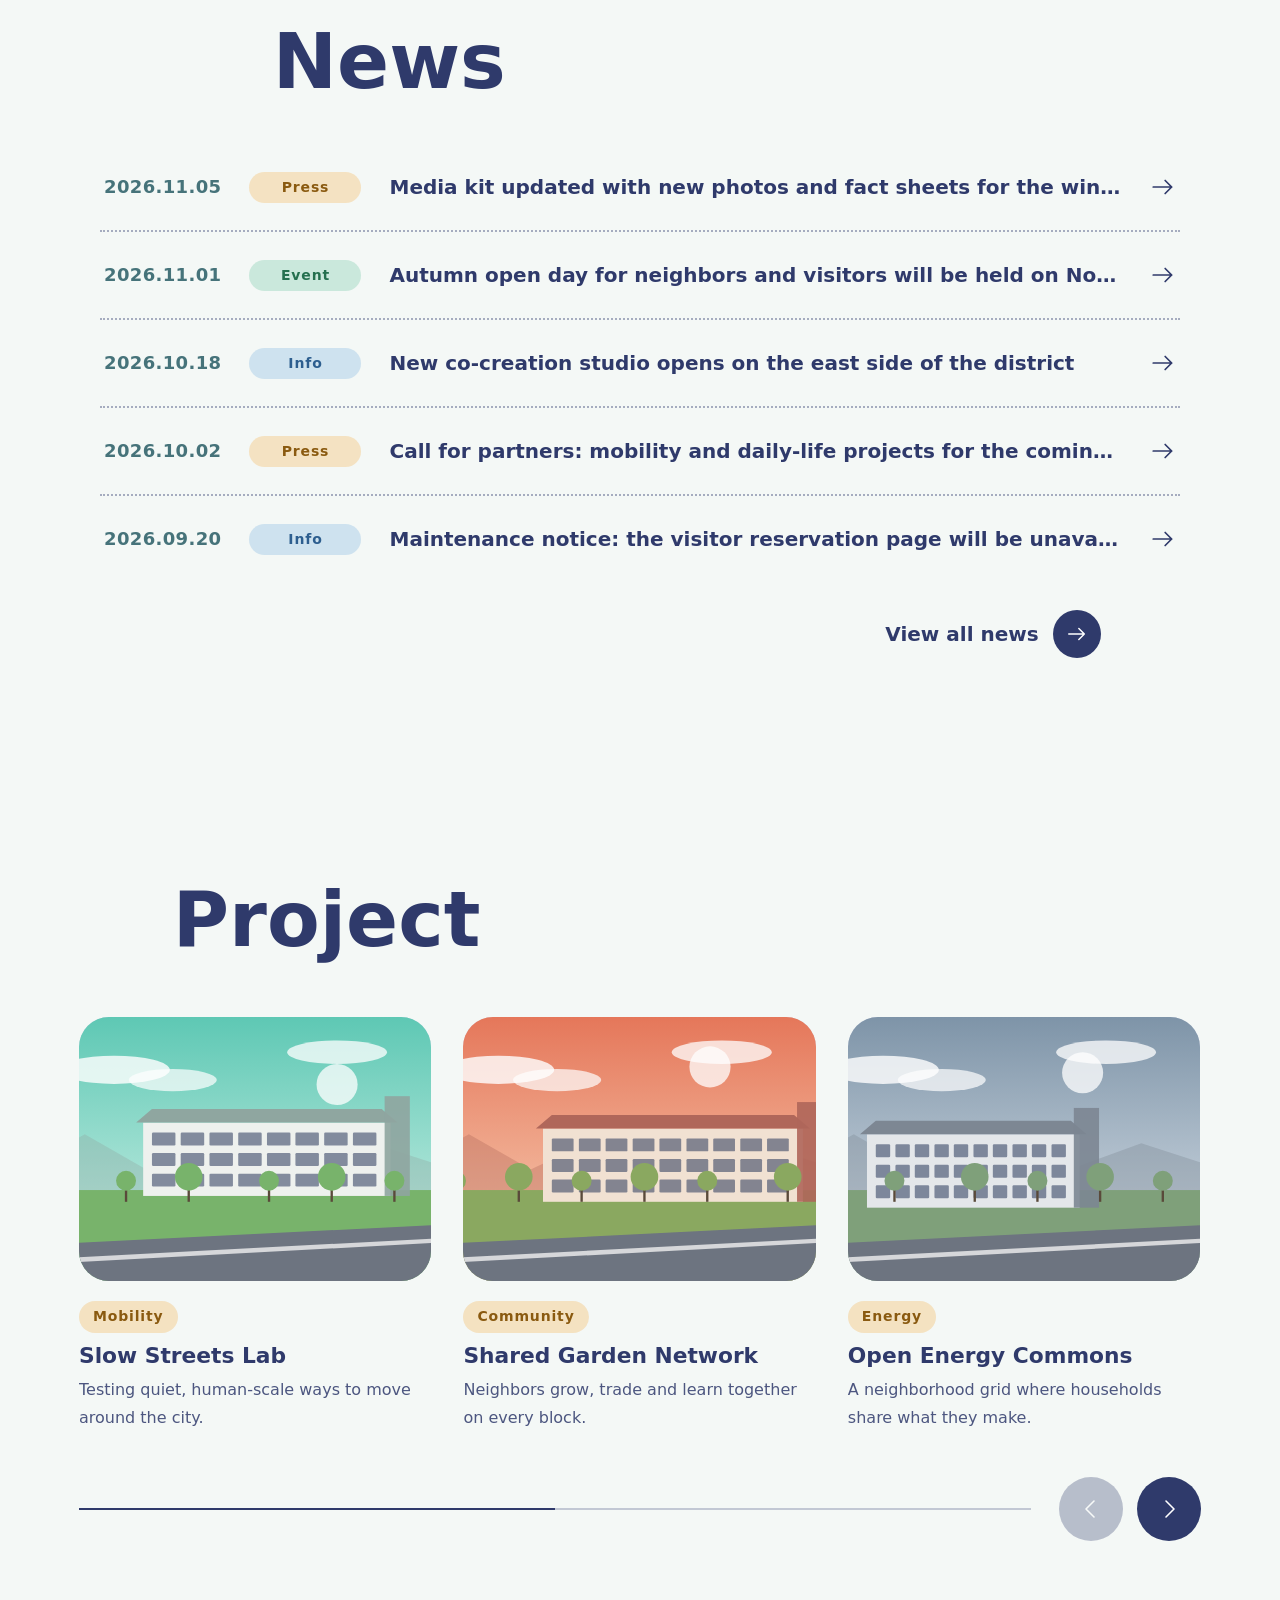
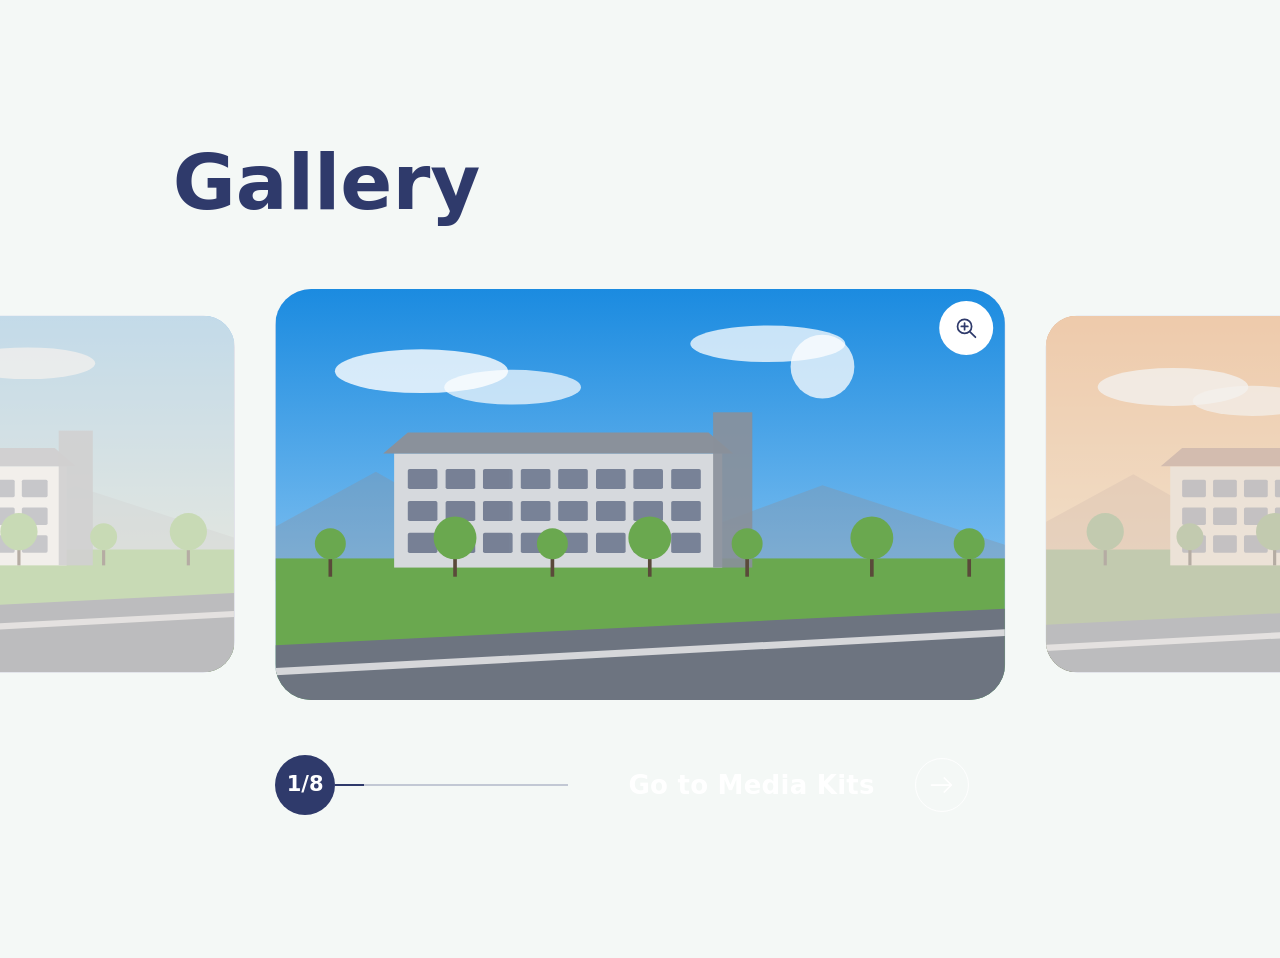
==== commit c5e68d07: "people_html" ====
--- a/index_new.html
+++ b/index_new.html
@@ -6,7 +6,7 @@
 <title>Setouchi Mirai Kaigi</title>
 <style>
   :root{
-    --bg:#75fdc4; --navy:#2f3a6b;
+    --bg:#f4f8f6; --navy:#2f3a6b;
     --orange:#e2622b; --yellow:#f5d983; --mint:#86d3b6; --teal:#46737a;
     --pink: #f7cdbd; --w: 57vw; --gap:3.2vw; --step:calc(var(--w)* .935 + var(--gap));
     --ease:cubic-bezier(.22,.8,.2,1);
